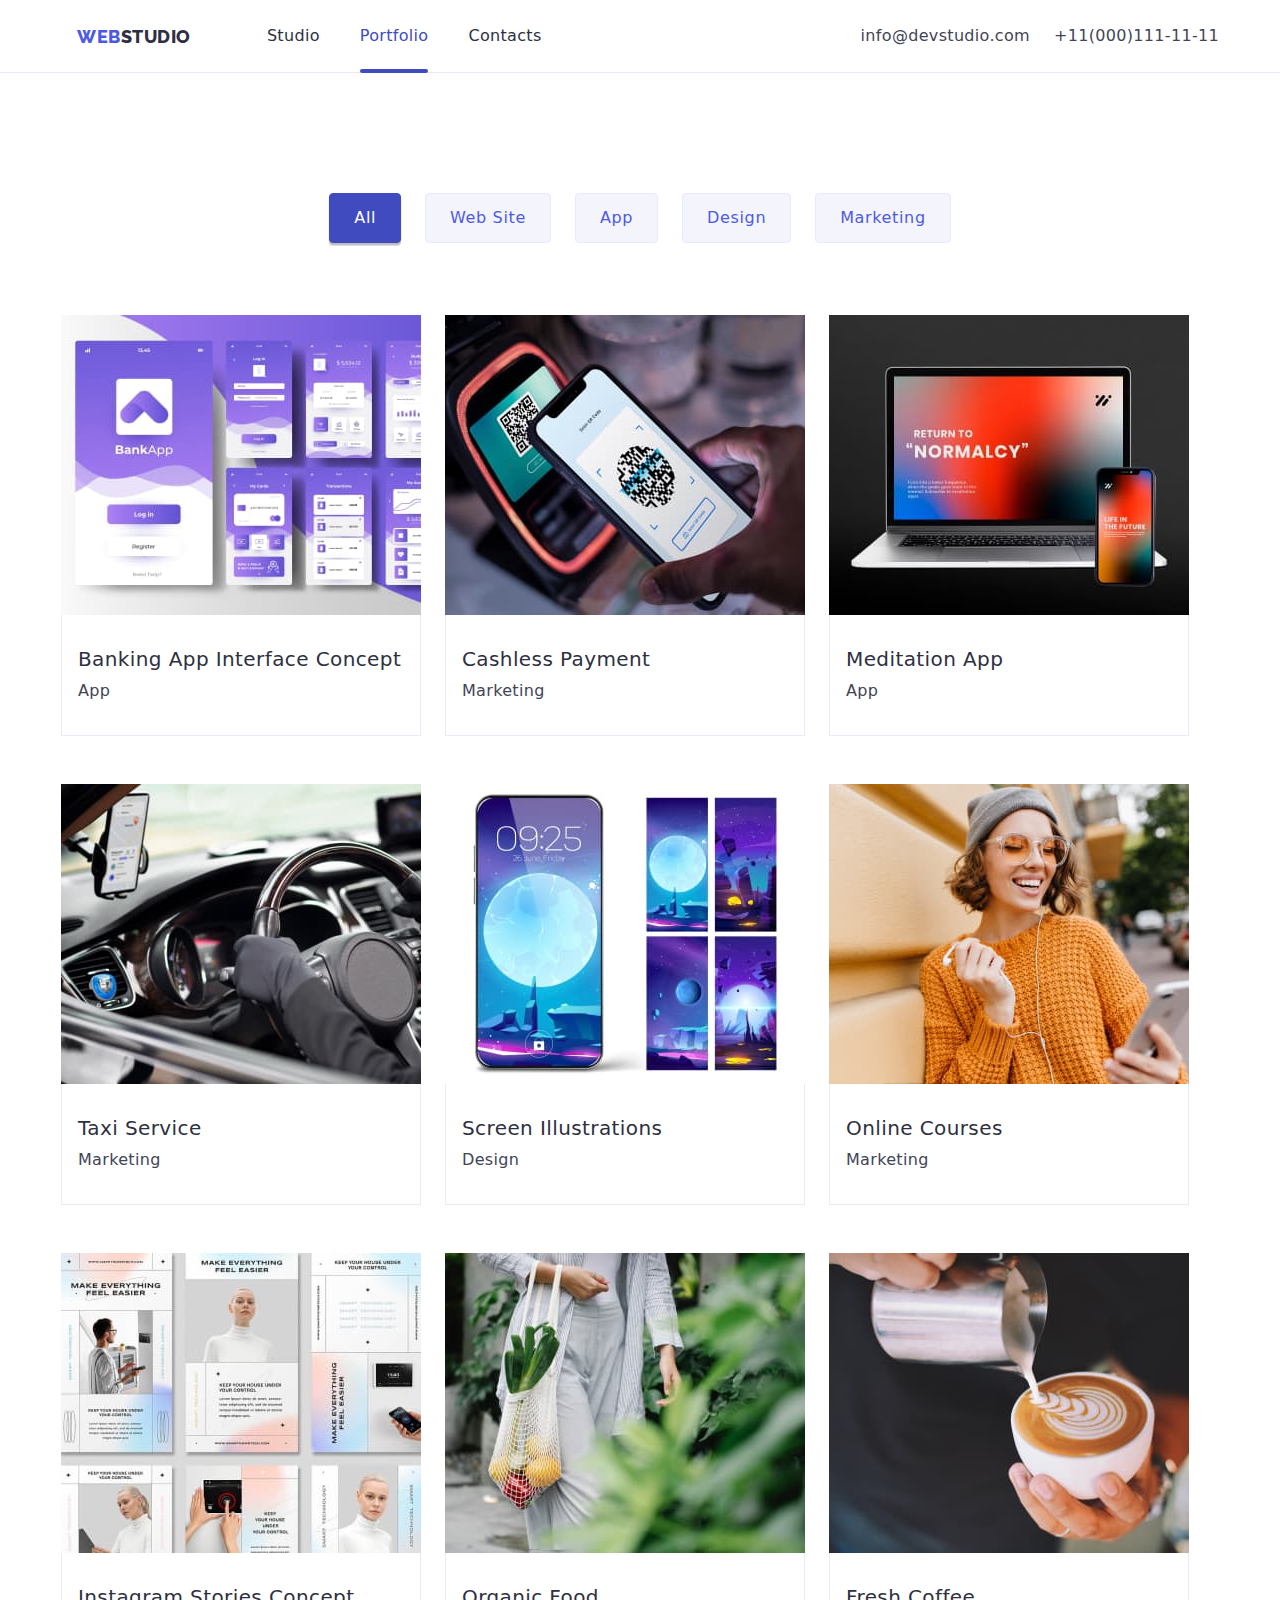
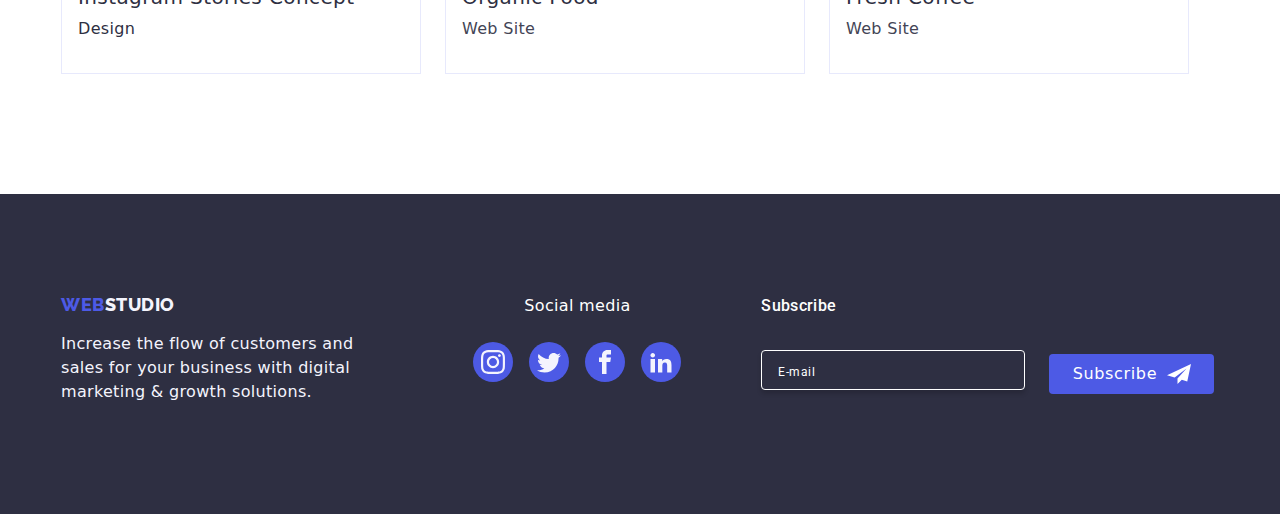
==== portfolio.html @ 7d0b0506 "in prog1" ====
<!DOCTYPE html>
<html lang="en">
  <head>
    <meta charset="UTF-8" />
    <meta name="viewport" content="width=device-width, initial-scale=1.0" />
    <title>Portfolio</title>

    <!-- CSS -->
    <link rel="stylesheet" href="./css/styles.css" />

    <!-- FONTS -->
    <link
      href="https://fonts.googleapis.com/css2?family=Raleway:wght@800&family=Roboto:wght@400;500;700;900&display=swap"
      rel="stylesheet"
    />

    <!-- CSS Normalize -->
    <link
      rel="stylesheet"
      href="https://cdnjs.cloudflare.com/ajax/libs/modern-normalize/2.0.0/modern-normalize.min.css"
    />
  </head>
  <body>
    <!-- Header Section -->
    <header class="header">
      <div class="container header-container">
        <nav class="header-nav">
          <a class="header-logo link" href="./portfolio.html">
            <span class="header-logo-web">WEB</span>STUDIO</a
          >
          <ul class="header-list list">
            <li class="header-list-item">
              <a class="header-link link" href="./index.html">Studio</a>
            </li>
            <li class="header-list-item">
              <a class="header-link link current" href="./portfolio.html"
                >Portfolio</a
              >
            </li>
            <li class="header-list-item">
              <a class="header-link link" href="./index.html">Contacts</a>
            </li>
          </ul>
        </nav>
        <ul class="header-contacts list">
          <li class="header-contacts-item">
            <a
              class="header-contacts-link link"
              href="mailto:info@devstudio.com"
              >info@devstudio.com</a
            >
          </li>
          <li class="header-contacts-item">
            <a class="header-contacts-link link" href="tel:+110001111111"
              >+11(000)111-11-11</a
            >
          </li>
        </ul>
      </div>
    </header>
    <!-- Filters Section -->
    <main>
      <section class="section">
        <div class="container projects-container">
          <ul class="filters-list list">
            <li class="filters-item">
              <button
                class="filters-button filters-active button"
                type="button"
              >
                All
              </button>
            </li>
            <li class="filters-item">
              <button class="filters-button button" type="button">
                Web Site
              </button>
            </li>
            <li class="filters-item">
              <button class="filters-button button" type="button">App</button>
            </li>
            <li class="filters-item">
              <button class="filters-button button" type="button">
                Design
              </button>
            </li>
            <li class="filters-item">
              <button class="filters-button button" type="button">
                Marketing
              </button>
            </li>
          </ul>
          <!-- Services section -->
          <!-- <section class="services-section"> -->
          <ul class="services-list list">
            <li class="services-item">
              <a class="services-link link" href="#">
                <div class="services-link-wrap">
                  <img
                    src="./images/image.jpg"
                    alt="image"
                    width="360"
                    height="300"
                  />
                  <p class="services-link-text">
                    14 Stylish and User-Friendly App Design Concepts · Task
                    Manager App · Calorie Tracker App · Exotic Fruit Ecommerce
                    App · Cloud Storage App
                  </p>
                </div>
                <div class="services-title-wrap">
                  <h3 class="services-title title">
                    Banking App Interface Concept
                  </h3>
                  <p class="services-text text">App</p>
                </div>
              </a>
            </li>
            <li class="services-item">
              <a class="services-link link" href="#">
                <div class="services-link-wrap">
                  <img
                    src="./images/phonebarcode.jpg"
                    alt="phonebarcode"
                    width="360"
                    height="300"
                  />
                  <p class="services-link-text">
                    14 Stylish and User-Friendly App Design Concepts · Task
                    Manager App · Calorie Tracker App · Exotic Fruit Ecommerce
                    App · Cloud Storage App
                  </p>
                </div>
                <div class="services-title-wrap">
                  <h3 class="services-title title">Cashless Payment</h3>
                  <p class="services-text text">Marketing</p>
                </div>
              </a>
            </li>
            <li class="services-item">
              <a class="services-link link" href="#">
                <div class="services-link-wrap">
                  <img
                    src="./images/laptop.jpg"
                    alt="laptop"
                    width="360"
                    height="300"
                  />
                  <p class="services-link-text">
                    14 Stylish and User-Friendly App Design Concepts · Task
                    Manager App · Calorie Tracker App · Exotic Fruit Ecommerce
                    App · Cloud Storage App
                  </p>
                </div>
                <div class="services-title-wrap">
                  <h3 class="services-title title">Meditation App</h3>
                  <p class="services-text text">App</p>
                </div>
              </a>
            </li>
            <li class="services-item">
              <a class="services-link link" href="#">
                <div class="services-link-wrap">
                  <img
                    src="./images/steeringwheel.jpg"
                    alt="steeringwheel"
                    width="360"
                    height="300"
                  />
                  <p class="services-link-text">
                    14 Stylish and User-Friendly App Design Concepts · Task
                    Manager App · Calorie Tracker App · Exotic Fruit Ecommerce
                    App · Cloud Storage App
                  </p>
                </div>
                <div class="services-title-wrap">
                  <h3 class="services-title title">Taxi Service</h3>
                  <p class="services-text text">Marketing</p>
                </div>
              </a>
            </li>
            <li class="services-item">
              <a class="services-link link" href="#">
                <div class="services-link-wrap">
                  <img
                    src="./images/cellphone.jpg"
                    alt="cellphone"
                    width="360"
                    height="300"
                  />
                  <p class="services-link-text">
                    14 Stylish and User-Friendly App Design Concepts · Task
                    Manager App · Calorie Tracker App · Exotic Fruit Ecommerce
                    App · Cloud Storage App
                  </p>
                </div>
                <div class="services-title-wrap">
                  <h3 class="services-title title">Screen Illustrations</h3>
                  <p class="services-text text">Design</p>
                </div>
              </a>
            </li>
            <li class="services-item">
              <a class="services-link link" href="#">
                <div class="services-link-wrap">
                  <img
                    src="./images/happygirl.jpg"
                    alt="happygirl"
                    width="360"
                    height="300"
                  />
                  <p class="services-link-text">
                    14 Stylish and User-Friendly App Design Concepts · Task
                    Manager App · Calorie Tracker App · Exotic Fruit Ecommerce
                    App · Cloud Storage App
                  </p>
                </div>
                <div class="services-title-wrap">
                  <h3 class="services-title title">Online Courses</h3>
                  <p class="services-text text">Marketing</p>
                </div>
              </a>
            </li>
            <li class="services-item">
              <a class="services-link link" href="#">
                <div class="services-link-wrap">
                  <img
                    src="./images/woman.jpg"
                    alt="woman"
                    width="360"
                    height="300"
                  />
                  <p class="services-link-text">
                    14 Stylish and User-Friendly App Design Concepts · Task
                    Manager App · Calorie Tracker App · Exotic Fruit Ecommerce
                    App · Cloud Storage App
                  </p>
                </div>
                <div class="services-title-wrap">
                  <h3 class="services-title title">
                    Instagram Stories Concept
                  </h3>
                  <p>Design</p>
                </div>
              </a>
            </li>
            <li class="services-item">
              <a class="services-link link" href="#">
                <div class="services-link-wrap">
                  <img
                    src="./images/fruitbag.jpg"
                    alt="fruitbag"
                    width="360"
                    height="300"
                  />
                  <p class="services-link-text">
                    14 Stylish and User-Friendly App Design Concepts · Task
                    Manager App · Calorie Tracker App · Exotic Fruit Ecommerce
                    App · Cloud Storage App
                  </p>
                </div>
                <div class="services-title-wrap">
                  <h3 class="services-title title">Organic Food</h3>
                  <p class="services-text text">Web Site</p>
                </div>
              </a>
            </li>
            <li class="services-item">
              <a class="services-link link" href="#">
                <div class="services-link-wrap">
                  <img
                    src="./images/coffee.jpg"
                    alt="coffee"
                    width="360"
                    height="300"
                  />
                  <p class="services-link-text">
                    14 Stylish and User-Friendly App Design Concepts · Task
                    Manager App · Calorie Tracker App · Exotic Fruit Ecommerce
                    App · Cloud Storage App
                  </p>
                </div>
                <div class="services-title-wrap">
                  <h3 class="services-title title">Fresh Coffee</h3>
                  <p class="services-text text">Web Site</p>
                </div>
              </a>
            </li>
          </ul>
        </div>
      </section>
      <!-- </section> -->
    </main>

    <!-- Footer Section -->
    <footer class="footer">
      <div class="footer-container container">
        <div class="footer-logo-wrapper list">
          <li class="footer-list-item">
            <a href="./index.html" class="footer-logo link">
              <span class="footer-logo-web">WEB</span>STUDIO
            </a>
            <p class="footer-text text">
              Increase the flow of customers and<br />
              sales for your business with digital<br />
              marketing & growth solutions.
            </p>
          </li>
        </div>
        <div class="footer-socials">
          <p class="footer-socials-text text">Social media</p>
          <ul class="footer-list list">
            <li class="footer-socials-list">
              <a href="#" class="footer-socials-link">
                <svg class="footer-socials-link-box" width="32" height="32">
                  <use href="./images/icons.svg#instagram"></use>
                </svg>
              </a>
            </li>

            <li class="footer-socials-list">
              <a href="#" class="footer-socials-link">
                <svg class="footer-socials-link-box" width="32" height="32">
                  <use href="./images/icons.svg#twitter"></use>
                </svg>
              </a>
            </li>

            <li class="footer-socials-list">
              <a href="#" class="footer-socials-link">
                <svg class="footer-socials-link-box" width="32" height="32">
                  <use href="./images/icons.svg#facebook"></use>
                </svg>
              </a>
            </li>

            <li class="footer-socials-list">
              <a href="#" class="footer-socials-link">
                <svg class="footer-socials-link-box" width="32" height="32">
                  <use href="./images/icons.svg#linkedin"></use>
                </svg>
              </a>
            </li>
          </ul>
        </div>

        <!-- FOOTER FORM -->
        <div class="footer-form-part form">
          <p class="footer-form-label">Subscribe</p>
          <form class="footer-form" name="footer-form">
            <!-- Email -->
            <label class="footer-form-field">
              <input
                class="footer-form-input"
                type="email"
                name="user-email"
                placeholder="E-mail"
                required
              />
            </label>

            <!-- Footer Form Button -->
            <button class="footer-form-button button" type="submit">
              Subscribe
              <svg class="footer-subscribe-icon" width="24" height="24">
                <use href="./images/icons.svg#subscribe-icon"></use>
              </svg>
            </button>
          </form>
        </div>
      </div>
    </footer>

    <!-- MODAL SCRIPT -->
    <script src="./js/modal.js"></script>
  </body>
</html>
---- css/styles.css ----
/* CSS Variable */
:root {
  --iris-color: #4d5ae5;
  --navyblue-color: #2e2f42;
  --slate-color: #434455;
  --white-color: #ffffff;
  --cloud-color: #f4f4fd;
  --ocean-color: #404bbf;
  --cornflower-color: #e7e9fc;
  --dairy-color: #fcfcfc;
  --lightslate-color: #8e8f99;
}

/* CSS Reset */
p,
h1,
h2,
h3,
h4,
h5,
h6 {
  margin: 0;
}
ul,
ol {
  margin: 0;
  padding: 0;
}
img {
  display: block;
  /* width: 100% --> the image will take up the full width of its parent container */
  width: 100%;
  /* max-width: 100% --> ensures that the image will not exceed its original size */
  max-width: 100%;
  height: auto;
}
/* END of CSS Reset */

.container {
  /* mobile first approah */
  width: 428px;
  /* padding-left: 15px;
  padding-right: 15px; */
  margin: 0 auto;
  /* border: 2px solid red; */

  @media screen and (min-width: 768px) {
    width: 768px;
  }

  @media screen and (min-width: 1158px) {
    width: 1158px;
  }

  /* width: 1158px;
  padding: 0 15px;
  margin: 0 auto; */
}

body {
  font-family: "Roboto", sans-serif;
  font-size: 16px;
  font-style: normal;
  font-weight: 400;
  line-height: 24px;
  letter-spacing: 0.32px;
}
/* Gen. Styles */
.list {
  list-style: none;
}
.link {
  text-decoration: none;
  color: var(--navyblue-color);
}
.button {
  cursor: pointer;
  background-color: var(--iris-color);
  border-radius: 4px;
  font-size: 16px;
  font-style: normal;
  font-weight: 500;
  line-height: 24px;
  letter-spacing: 0.64px;
  border: none;
  display: flex;
  align-items: center;
}

.section-title {
  font-size: 36px;
  font-style: normal;
  font-weight: 700;
  line-height: 40px;
  letter-spacing: 0.72px;
  text-transform: capitalize;
}
.title {
  font-size: 20px;
  font-weight: 500;
  letter-spacing: 0.4px;
}
/* Header */
.header {
  background-color: var(--white-color);
  border-bottom: 1px solid var(--cornflower-color);
}

.header-container {
  display: flex;
  align-items: center;
  justify-content: space-between;
  height: 70px;
  margin-left: 16px;

  @media screen and (min-width: 768px) {
    height: 72px;
  }

  @media screen and (min-width: 1158px) {
    margin-left: auto;
  }
}

.header-nav {
  display: flex;
  align-items: center;
}

.header-list {
  display: none;

  @media screen and (min-width: 768px) {
    display: flex;
    margin-left: 120px;
    gap: 40px;
  }

  @media screen and (min-width: 1158px) {
    display: flex;
    gap: 40px;
    margin-left: 76px;
  }
}

.header-logo {
  color: var(--navyblue-color);
  font-family: "Raleway", sans-serif;
  font-size: 18px;
  font-style: normal;
  font-weight: 800;
  line-height: 21px;
  letter-spacing: 0.54px;
  text-transform: uppercase;
  transition: color 250ms cubic-bezier(0.4, 0, 0.2, 1);
  margin-left: 16px;
}
.header-logo:hover,
.header-logo:focus {
  color: var(--iris-color);
}
.header-logo-web {
  color: var(--iris-color);
}

.current {
  position: relative;
  color: var(--ocean-color);
}

.current::after {
  border: 2px solid var(--ocean-color);
  background-color: var(--ocean-color);
  border-radius: 2px;
}

.header-link {
  font-weight: 500;
  display: block;
  padding: 24px 0;
  transition: color 250ms cubic-bezier(0.4, 0, 0.2, 1);
  position: relative;
}

.header-link:hover,
.header-link:focus {
  color: var(--ocean-color);
}

.header-link:after {
  content: "";
  position: absolute;
  width: 100%;
  height: 4px;
  bottom: -1px;
  left: 0;
  border-radius: 2px;
  transition: background-color 250ms cubic-bezier(0.4, 0, 0.2, 1),
    border 250ms cubic-bezier(0.4, 0, 0.2, 1);
  border: 2px solid transparent;
}

.header-link:hover:after {
  bottom: -1px;
  background-color: var(--ocean-color);
  border: 2px solid var(--ocean-color);
}

.header-contacts {
  display: none;

  @media screen and (min-width: 768px) {
    display: flex;
    flex-direction: column;
    justify-content: center;
    text-align: center;
    margin-left: 122px;
  }
  @media screen and (min-width: 1158px) {
    display: flex;
    flex-direction: row;
    justify-content: center;

    gap: 24px;
  }
}

.header-contacts-link {
  display: block;
  /* padding: 24px 0; */
  color: var(--slate-color);
  transition: color 250ms cubic-bezier(0.4, 0, 0.2, 1);

  @media screen and (min-width: 1158px) {
    padding: 24px 0;
  }
}

.header-contacts-link:hover,
.header-contacts-link:focus {
  color: var(--iris-color);
}

/* Hero section */
.hero {
  background-color: var(--navyblue-color);
}

.hero-container {
  display: flex;
  flex-direction: column;
  align-items: center;
}

.hero-section {
  padding-top: 188px;
  padding-bottom: 188px;
  background-image: linear-gradient(
      to right,
      rgba(46, 47, 66, 0.7),
      rgba(46, 47, 66, 0.7)
    ),
    url(../images/hero-bg-m.jpg);
  background-repeat: no-repeat;
  background-position: center;
  background-size: cover;

  /* Mobile 2x */
  @media (min-device-pixel-ratio: 2),
    (min-resolution: 192dpi),
    (min-resolution: 2dppx) {
    background-image: url(../images/hero-bg-m@2x.jpg);
  }

  /* Tablet */
  @media screen and (min-width: 768px) {
    background-image: linear-gradient(
        to right,
        rgba(46, 47, 66, 0.7),
        rgba(46, 47, 66, 0.7)
      ),
      url(../images/hero-bg-t.jpg);
    background-repeat: no-repeat;
    background-position: center;
    background-size: cover;

    /* Tablet 2x */
    @media (min-device-pixel-ratio: 2),
      (min-resolution: 192dpi),
      (min-resolution: 2dppx) {
      background-image: url(../images/hero-bg-t@2x.jpg);
    }
  }

  /* Desktop */
  @media screen and (min-width: 1158px) {
    background-image: linear-gradient(
        to right,
        rgba(46, 47, 66, 0.7),
        rgba(46, 47, 66, 0.7)
      ),
      url(../images/hero-bg-d.png);
    background-repeat: no-repeat;
    background-position: center;
    background-size: cover;

    /* Desktop 2x */
    @media (min-device-pixel-ratio: 2),
      (min-resolution: 192dpi),
      (min-resolution: 2dppx) {
      background-image: url(../images/hero-bg-d@2x.jpg);
    }
  }
}

.hero-title {
  color: var(--white-color);
  font-size: 36px;
  /* font-size: 56px; */
  font-weight: 700;
  line-height: 60px;
  letter-spacing: 1.12px;
  text-align: center;
  margin-bottom: 48px;

  @media screen and (min-width: 768px) {
    font-size: 56px;
  }
  @media screen and (min-width: 1158px) {
    font-size: 56px;
  }
}

.hero-section-button {
  display: flex;
  align-items: center;
}

.hero-button {
  color: var(--white-color);
  font-family: inherit;
  border: 0;
  box-shadow: 0px 4px 4px 0px rgba(0, 0, 0, 0.15);
  padding: 16px 32px;
  align-items: center;
  gap: 10px;
  transition: background-color 250ms cubic-bezier(0.4, 0, 0.2, 1),
    box-shadow 250ms cubic-bezier(0.4, 0, 0.2, 1);
}

.hero-button:hover,
.hero-button:focus {
  background: var(--ocean-color);
  box-shadow: 0px 4px 4px 0px rgba(0, 0, 0, 0.15);
}

/*  section 2-3*/
.section {
  padding-top: 96px;
  padding-bottom: 96px;

  @media screen and (min-width: 1158px) {
    padding-top: 120px;
    padding-bottom: 120px;
  }

  background-color: var(--white-color);
  /* padding-top: 120px;
  padding-bottom: 120px; */
}

.section-list-wrap {
  display: flex;
  flex-direction: column;
}

.section-list {
  display: flex;
  justify-content: center;
  flex-wrap: wrap;
  gap: 72px;
  text-align: start;
  flex-direction: flex-start;

  @media screen and (min-width: 768px) {
    flex-wrap: wrap;
    /* width: calc((100% - 60px) / 2); */
  }

  @media screen and (min-width: 1158px) {
    flex-wrap: nowrap;
    display: flex;
    justify-content: space-evenly;
    gap: 24px;
  }
}

.section-list-container {
  display: flex;
  justify-content: space-evenly;
}

.section-title {
  color: var(--navyblue-color);
  font-size: 36px;
  font-style: normal;
  font-weight: 700;
  line-height: 40px;
  letter-spacing: 0.72px;
  text-transform: capitalize;
  text-align: center;
  margin-bottom: 72px;
}

.section-no-top-padding {
  display: none;

  @media screen and (min-width: 1158px) {
    display: inherit;
    padding-top: 0;
  }
}

.benefits-container {
  width: 100%;
  padding: 0 16px;
}

.benefits-list {
  display: flex;
  /* flex-direction: column; */
  /* width: calc((100% - px) / 2); */
}

.benefits-item {
  width: calc((100% - 60px) / 2);

  @media screen and (min-width: 768px) {
    width: calc((100% - 30px) / 2);
  }
}

.section-item-title {
  color: var(--navyblue-color);
  justify-content: center;
  text-align: center;

  font-size: 36px;
  font-weight: 700;
  line-height: 40px; /* 111.111% */
  letter-spacing: 0.72px;

  @media screen and (min-width: 768px) {
  }
  @media screen and (min-width: 1158px) {
  }
}

.section-item-name {
  display: flex;
  width: 100%;
  flex-direction: column;
  justify-content: space-evenly;
  align-items: center;
  gap: 8px;
  margin-bottom: 8px;
}

.section-item-position {
  display: flex;
  flex-direction: column;
  justify-content: center;
  align-items: center;
}

.section-list-item {
  background-color: var(--white-color);
  border-radius: 0px 0px 4px 4px;
  box-shadow: 0px 2px 1px 0px rgba(46, 47, 66, 0.08),
    0px 1px 1px 0px rgba(46, 47, 66, 0.16),
    0px 1px 6px 0px rgba(46, 47, 66, 0.08);
}

.benefits-svg-box {
  display: none;

  @media screen and (min-width: 1158px) {
    width: 264px;
    height: 112px;
    background-color: var(--cloud-color);
    display: flex;
    justify-content: center;
    align-items: center;
    border-radius: 4px;
    margin-bottom: 8px;
  }
}

.team-social {
  display: flex;
  justify-content: center;
  gap: 24px;
  margin-top: 8px;
}

.team-social-link-box {
  fill: currentColor;
  width: 16px;
  height: 16px;
}

.team-social-link {
  width: 40px;
  height: 40px;
  border-radius: 50%;
  display: flex;
  align-items: center;
  justify-content: center;
  color: var(--cloud-color);
  background-color: var(--iris-color);
  transition: background-color 250ms cubic-bezier(0.4, 0, 0.2, 1);
}

.team-social-link:hover,
.team-social-link:focus {
  background-color: var(--ocean-color);
}

.team-container {
  flex-direction: column;
  justify-content: center;
  align-items: center;
  gap: 32px;
}

.section-item-wrap {
  padding-top: 32px;
  padding-bottom: 32px;
  gap: 32px;
  width: 100%;
  text-align: center;
}

/* section 4 */
.section-grey {
  background-color: var(--cloud-color);
}

.section-item {
  background-color: var(--white-color);
  /* display: flex;
  width: calc((100% - 40px) / 3);
  flex-direction: column;
  align-items: flex-start;
  gap: 8px; */
}

.section-item-name {
  color: var(--navyblue-color);
}
.section-item-position {
  color: var(--slate-color);
}

/* Customers section */

.customers-title {
  color: var(--navyblue-color);
  display: flex;
  justify-content: center;
  align-items: center;
}

.customers-list {
  display: flex;
  gap: 24px;
  flex-wrap: wrap;

  @media screen and (min-width: 1158px) {
    flex-wrap: nowrap;
  }
}

.customers-list-item {
  /* width: calc((100% - 150px) / 6);
  height: 90px; */

  width: calc((100% - 30px) / 2);
  height: 90px;

  @media screen and (min-width: 768px) {
    width: calc((100% - 150px) / 3);
  }
  @media screen and (min-width: 1158px) {
    width: calc((100% - 150px) / 6);
  }
}

.customers-link {
  width: 100%;
  height: 100%;
  stroke-width: 0;
  stroke: currentColor;
}

.customers-box-svg {
  width: 104px;
  height: 56px;
  fill: currentColor;
}

.customers-box-svg:hover,
.customers-box-svg:focus {
  border-color: var(--ocean-color);
  color: var(--ocean-color);
}

.customers-box {
  width: 168px;
  height: 88px;
  border: 1px solid #8e8f99;
  border-radius: 5px;
  display: flex;
  justify-content: center;
  align-items: center;
  color: #8e8f99;
  transition: border-color 250ms cubic-bezier(0.4, 0, 0.2, 1),
    color 250ms cubic-bezier(0.4, 0, 0.2, 1);
}

.customers-box:hover,
.customers-box:focus {
  border-color: var(--ocean-color);
  color: var(--ocean-color);
}

/* footer section */
.footer {
  padding-top: 100px;
  padding-bottom: 100px;
  background-color: var(--navyblue-color);
}

.footer-container {
  /* display: block;
  justify-content: center;
  padding: 0 80px;
  align-items: center;
  width: 100%;
  gap: 72px; */

  @media screen and (min-width: 1158px) {
    display: flex;
    align-items: flex-start;
  }
}

.footer-logo {
  color: var(--cloud-color);
  font-family: "Raleway";
  font-size: 18px;
  font-style: normal;
  font-weight: 800;
  line-height: 21px;
  letter-spacing: 0.54px;
  text-transform: uppercase;
  transition: color 250ms cubic-bezier(0.4, 0, 0.2, 1);
}

.footer-logo:hover,
.footer-logo:focus {
  color: var(--iris-color);
}
.footer-logo-web {
  color: var(--iris-color);
}

.footer-list-item {
  display: block;
  justify-content: center;
  /* align-items: center; */
  @media screen and (min-width: 1158px) {
    display: flex;
    flex-direction: column;
    /* justify-content: center; */
    /* align-items: center; */
  }
}

.footer-text {
  color: var(--cloud-color);
  margin-top: 17px;
}

.footer-list {
  flex-wrap: wrap;
  display: flex;
  justify-content: center;
  gap: 16px;
  margin-top: 16px;

  @media screen and (min-width: 1158px) {
    flex-wrap: nowrap;
  }
}

.footer-socials {
  margin-left: 120px;
  /* margin: 76px 0; */

  @media screen and (min-width: 1158px) {
    /* margin: none; */
  }
}

.footer-socials-text {
  color: var(--white-color);
  display: flex;
  justify-content: center;
}

.footer-socials-link-box {
  width: 24px;
  height: 24px;
  fill: var(--cloud-color);
}

.footer-socials-link {
  width: 40px;
  height: 40px;
  border-radius: 50%;
  display: flex;
  align-items: center;
  justify-content: center;
  background-color: var(--iris-color);
  margin-top: 8px;
  transition: background-color 250ms cubic-bezier(0.4, 0, 0.2, 1);
}

.footer-socials-link:hover,
.footer-socials-link:focus {
  cursor: pointer;
  background-color: #31d0aa;
}

/* FOOTER FORM */

.footer-form {
  display: block;
  justify-content: center;
  align-items: center;
  margin-top: 16px;

  @media screen and (min-width: 1158px) {
    display: flex;
    justify-content: flex-start;
    align-items: center;
  }
}

.footer-form-part {
  margin-left: 80px;
}

.footer-form-field {
  /* display: inline-flex; */
  position: relative;
  justify-content: center;
  padding-top: 16px;
  padding-bottom: 24px;

  @media screen and (min-width: 1158px) {
    display: inline-flex;
  }
}

.footer-form-label {
  color: var(--white-color);
  font-family: Roboto;
  font-size: 16px;
  font-style: normal;
  font-weight: 500;
  line-height: 24px;
  letter-spacing: 0.32px;

  display: flex;
  justify-content: center;

  @media screen and (min-width: 1158px) {
    display: block;
    align-items: center;
    justify-content: center;
  }
}

.footer-form-input {
  border-radius: 4px;
  color: var(--white-color);
  border: 1px solid var(--white-color);
  background-color: transparent;
  box-shadow: 0px 4px 4px 0px rgba(0, 0, 0, 0.15);
  width: 264px;
  height: 40px;
  padding: 8px 16px;
}

.footer-form-input::placeholder {
  color: var(--white-color);
  font-family: Roboto;
  font-size: 12px;
  font-style: normal;
  font-weight: 400;
  line-height: 24px;
  letter-spacing: 0.48px;
}

.footer-form-button {
  color: var(--white-color);
  height: 40px;
  width: 165px;
  display: flex;
  justify-content: center;
  margin-left: 24px;
  transition: background-color 250ms cubic-bezier(0.4, 0, 0.2, 1);
}

.footer-form-button:hover,
.footer-form-button:focus {
  background-color: var(--ocean-color);
}

.footer-subscribe-button {
  justify-content: center;
  align-items: center;
  color: var(--white-color);
  border-radius: 4px;
  width: 165px;
  gap: 16px;
}

.footer-subscribe-icon {
  fill: currentColor;
  margin-left: 10px;
}

/* Portfolio page*/
/* Filters section */

.filters-container {
  display: flex;
  flex-direction: column;
  justify-content: flex-start;
  align-items: center;
}

.filters-list {
  display: flex;
  gap: 24px;
  margin-bottom: 72px;
  justify-content: center;
}

.filters-item {
  display: inline-flex;
}

.filters-button {
  color: var(--iris-color);
  background-color: var(--cloud-color);
  border-radius: 4px;
  border: 1px solid var(--cornflower-color);
  font-family: inherit;
  padding: 12px 24px;
  transition: background-color 250ms cubic-bezier(0.4, 0, 0.2, 1),
    color 250ms cubic-bezier(0.4, 0, 0.2, 1),
    border-color 250ms cubic-bezier(0.4, 0, 0.2, 1),
    box-shadow 250ms cubic-bezier(0.4, 0, 0.2, 1);
}

.filters-button:hover,
.filters-button:focus,
.filters-active {
  background-color: var(--ocean-color);
  color: var(--white-color);
  border-color: var(--ocean-color);
  box-shadow: 0px 2px 2px 0px rgba(0, 0, 0, 0.12),
    0px 2px 1px 0px rgba(0, 0, 0, 0.08), 0px 3px 1px 0px rgba(0, 0, 0, 0.1);
}

/* Services section */

.services-link {
  display: block;
  transition: box-shadow 250ms cubic-bezier(0.4, 0, 0.2, 1);
}

.services-link:hover,
.services-link:focus {
  box-shadow: 0px 2px 1px 0px rgba(46, 47, 66, 0.08),
    0px 1px 1px 0px rgba(46, 47, 66, 0.16),
    0px 1px 6px 0px rgba(46, 47, 66, 0.08);
}

.services-link-wrap {
  position: relative;
  overflow: hidden;
}

.services-link-text {
  position: absolute;
  top: 0;
  height: 100%;
  width: 100%;
  padding: 40px 32px;
  color: var(--cloud-color);
  background-color: var(--iris-color);
  transform: translateY(100%);
  transition: transform 250ms cubic-bezier(0.4, 0, 0.2, 1);
}

.services-item {
  transition: transform 250ms cubic-bezier(0.4, 0, 0.2, 1);
}

.services-link:hover .services-link-text {
  transform: translateY(0);
}

.services-link:focus .services-link-text {
  transform: translateY(0);
}

.services-list {
  background-color: var(--white-color);
  display: flex;
  flex-wrap: wrap;
  gap: 48px 24px;
}
.services-item {
  background: var(--white-color);
}
.services-title {
  color: var(--navyblue-color);
  margin-bottom: 8px;
}
.services-text {
  color: var(--slate-color);
}

.services-container {
  margin-top: 0;
}

.services-title-wrap {
  border: 1px solid var(--cornflower-color);
  padding: 32px 16px;
  border-top: none;
}

/* MODAL  WINDOW*/
.backdrop {
  position: fixed;
  top: 0;
  left: 0;
  width: 100%;
  height: 100%;
  background-color: rgba(0, 0, 0, 0.2);
  opacity: 1;
  transition: opacity 250ms cubic-bezier(0.4, 0, 0.2, 1);
}

.modal {
  position: absolute;
  top: 50%;
  left: 50%;
  width: 408px;
  padding: 72px 24px 24px 24px;
  background-color: var(--dairy-color);
  border-radius: 4px;
  box-shadow: 0px 2px 1px 0px rgba(0, 0, 0, 0.2),
    0px 1px 3px 0px rgba(0, 0, 0, 0.12), 0px 1px 1px 0px rgba(0, 0, 0, 0.14);

  transform: translate(-50%, -50%) scale(1);
  transition: transform 250ms cubic-bezier(0.4, 0, 0.2, 1),
    box-shadow 250ms cubic-bezier(0.4, 0, 0.2, 1),
    background-color 250ms cubic-bezier(0.4, 0, 0.2, 1);
}

.backdrop.is-hidden .modal {
  transform: translate(-50%, -50%) scale(0);
}

.modal-close {
  position: absolute;
  top: 24px;
  right: 24px;
  padding: 0;
  display: flex;
  justify-content: center;
  align-items: center;
  width: 24px;
  height: 24px;

  background-color: var(--cornflower-color);
  color: var(--navyblue-color);
  border: 1px solid rgba(0, 0, 0, 0.1);
  border-radius: 15px;
  cursor: pointer;

  transition: color 250ms cubic-bezier(0.4, 0, 0.2, 1),
    background-color 250ms cubic-bezier(0.4, 0, 0.2, 1),
    border 250ms cubic-bezier(0.4, 0, 0.2, 1);
}

.modal-close-icon {
  fill: currentColor;
}

.modal-close:hover,
.modal-close:focus {
  color: var(--white-color);
  background-color: var(--ocean-color);
  border: 1px solid var(--ocean-color);
}

.is-hidden {
  visibility: none;
  opacity: 0;
  pointer-events: none;
}

/* Modal Form */
.modal-title {
  text-align: center;
  color: var(--navyblue-color);
  margin-bottom: 30px;
  font-family: Roboto;
  font-size: 16px;
  font-style: normal;
  font-weight: 500;
  line-height: 24px;
  letter-spacing: 0.48px;
}

.modal-form {
  display: flex;
  flex-direction: column;
  align-items: center;
}

.form-field {
  display: block;
  position: relative;
  width: 100%;
  margin-bottom: 26px;
}

.form-label {
  position: absolute;
  top: -18px;
  color: var(--lightslate-color);
  font-size: 12px;
  font-style: normal;
  line-height: 14px;
  letter-spacing: 0.48px;
}

.form-input {
  display: block;
  width: 100%;
  height: 40px;
  background-color: var(--white-color);
  border-radius: 4px;
  border: 1px solid rgba(46, 47, 66, 0.4);
  padding: 11px 16px 11px 40px;
}

.form-textarea {
  display: block;
  width: 100%;
  padding: 8px 16px 11px 40px;
  font-size: 12px;
  line-height: 14px;
  letter-spacing: 0.48px;
  border-radius: 4px;
  border: 1px solid rgba(46, 47, 66, 0.4);
  transition: border 250ms cubic-bezier(0.4, 0, 0.2, 1);
}

.form-textarea {
  padding-left: 16px;
  resize: none;
}

.form-textarea::placeholder {
  color: rgba(46, 47, 66, 0.4);
}

.form-input:hover,
.form-textarea:hover,
.form-input:focus,
.form-textarea:focus {
  outline: none;
  border-color: var(--iris-color);
  transition: border-color 250ms cubic-bezier(0.4, 0, 0.2, 1);
}

/* Form Icons */
.form-icon {
  position: absolute;
  top: 50%;
  left: 12px;
  transform: translateY(-50%);
  fill: var(--navyblue-color);
  transition: fill 250ms cubic-bezier(0.4, 0, 0.2, 1);
}

/* "+" icon means adjacent sibling selector */
.form-input:hover + .form-icon,
.form-input:focus + .form-icon {
  fill: var(--iris-color);
}

.form-agreement {
  display: flex;
  justify-content: center;
  align-items: center;
  margin-bottom: 34px;
}

.form-checkbox {
  margin-left: -30px;
}

.visually-hidden {
  opacity: 0;
  pointer-events: none;
}

.form-checkbox-icon {
  fill: none;
  stroke-width: 1px;
  border: 1px solid rgba(46, 47, 66, 0.4);
  border-radius: 2px;
  transition: border-color 250ms cubic-bezier(0.4, 0, 0.2, 1),
    background-color 250ms cubic-bezier(0.4, 0, 0.2, 1),
    fill 250ms cubic-bezier(0.4, 0, 0.2, 1);
}

.form-checkbox:checked + .form-checkbox-icon {
  background-color: var(--ocean-color);
  border-color: var(--ocean-color);
  fill: var(--white-color);
}

.form-terms {
  color: var(--iris-color);
}

.form-term-accept {
  color: var(--lightslate-color);
  font-size: 12px;
  line-height: 14px; /* 116.667% */
  letter-spacing: 0.48px;
  margin-left: 8px;
}

.form-agreement {
  position: relative;
  margin-bottom: 24px;
}

.button-center {
  display: block;
  padding: 16px 32px;
  width: 169px;
  height: 56px;
  background-color: var(--iris-color);
  border-color: var(--iris-color);
  box-shadow: 0px 4px 4px 0px rgba(0, 0, 0, 0.15);
  border-radius: 4px;
  color: var(--white-color);
  transition: background-color 250ms cubic-bezier(0.4, 0, 0.2, 1),
    border-color 250ms cubic-bezier(0.4, 0, 0.2, 1);
}

.button-center:hover,
.buttoon-center:focus {
  background-color: var(--ocean-color);
  border-color: var(--ocean-color);
}

/* Hamburger Menu Open */
.menu-toggle {
  display: flex;
  align-items: center;
  justify-content: center;

  margin-left: auto;
  padding: 0;
  background-color: transparent;
  cursor: pointer;
  border: none;
  border-radius: 50%;
  outline: none;
  color: var(--navyblue-color);

  @media screen and (min-width: 768px) {
    display: none;
  }
}

.menu-icon {
  fill: currentColor;
}

/* Hamburger Menu Navogations and Close Icon */
.menu-container {
  display: flex;
  flex-direction: column;
  justify-content: space-between;
  position: fixed;
  top: 0;
  left: 0;
  width: 100vw;
  height: 100vh;
  padding: 48px 48px;
  background-color: var(--white-color);
  z-index: 200;

  transform: translateX(-100%);
  transition: trasform 250ms cubic-bezier(0.4, 0, 0.2, 1);
}

.menu-container.is-open {
  transform: translateX(0);
}

/* Mobile Navigation */
.mob-menu-item {
  margin-bottom: 40px;
}

.mob-menu-link {
  display: block;
  font-size: 36px;
  font-weight: 700;
  line-height: 40px; /* 111.111% */
  letter-spacing: 0.72px;
  text-transform: capitalize;
  color: var(--navyblue-color);

  transition: color 250ms cubic-bezier(0.4, 0, 0.2, 1);
}

.mob-menu-link:hover,
.mob-menu-link:focus,
.mob-menu-link.current {
  color: var(--ocean-color);
}

.mob-contacts {
  /* margin-bottom: 40px; */
  gap: 40px;
}

.mob-contacts-link.current {
  color: var(--iris-color);
  font-size: 36px;
  font-weight: 700;
  line-height: 40px; /* 111.111% */
  letter-spacing: 0.72px;
  text-transform: capitalize;
}

.mob-contacts-link {
  color: var(--slate-color);
  font-size: 20px;
  font-weight: 500;
  line-height: 24px; /* 120% */
  letter-spacing: 0.4px;

  transition: color 250ms cubic-bezier(0.4, 0, 0.2, 1);
}

.mob-contacts-link:hover,
.mob-contacts-link:focus {
  color: var(--ocean-color);
}

.mob-social {
  display: flex;
  justify-content: center;
  gap: 56px;
  margin-top: 8px;
}

.mob-social-link-box {
  fill: currentColor;
  width: 24px;
  height: 24px;
}

.mob-social-link {
  width: 40px;
  height: 40px;
  border-radius: 50%;
  display: flex;
  align-items: center;
  justify-content: center;
  color: var(--cloud-color);
  background-color: var(--iris-color);
  transition: background-color 250ms cubic-bezier(0.4, 0, 0.2, 1);
}

.mob-social-link:hover,
.mob-social-link:focus {
  background-color: var(--ocean-color);
}
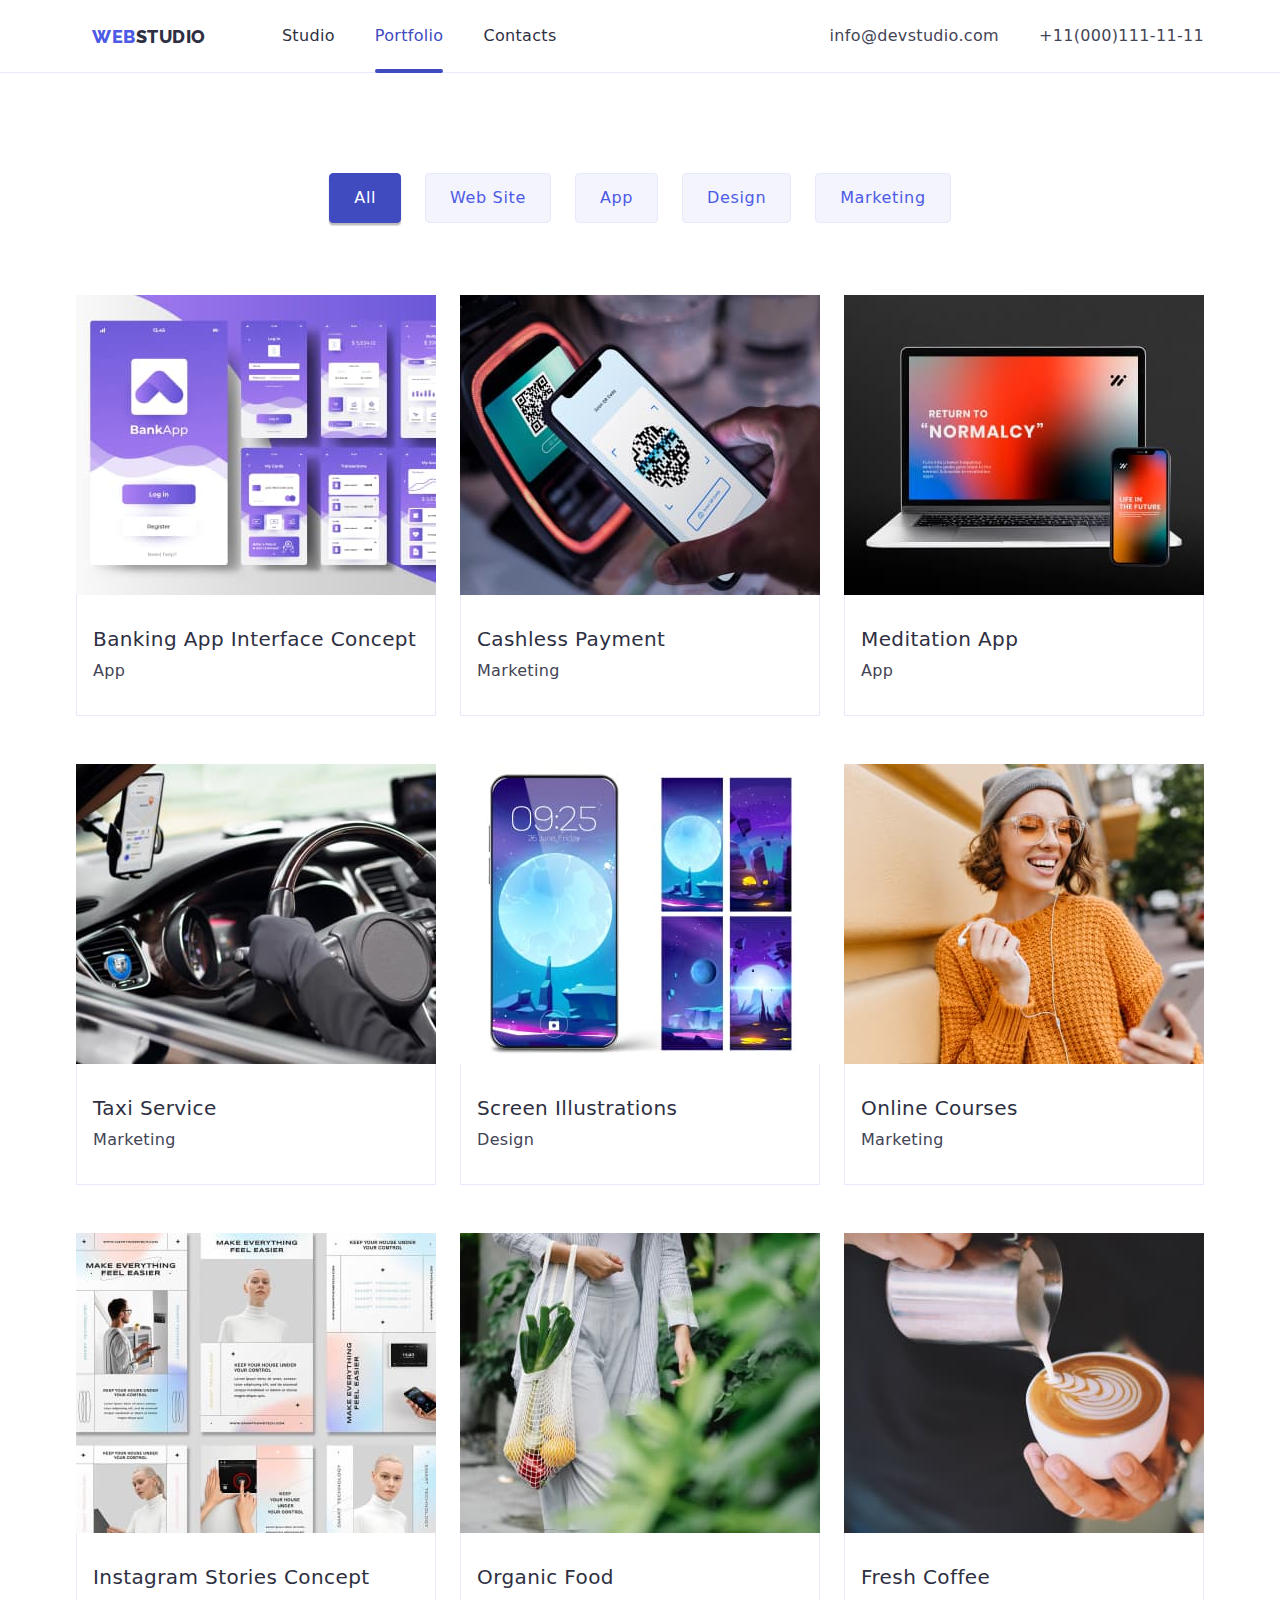
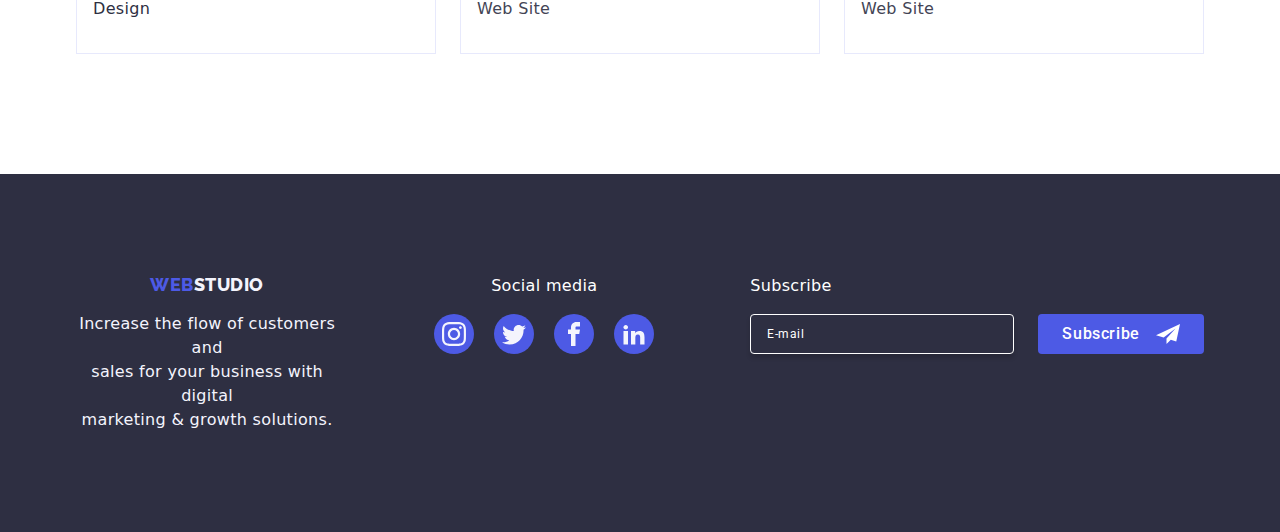
==== commit eb29ea7a: "update3" ====
--- a/portfolio.html
+++ b/portfolio.html
@@ -42,25 +42,141 @@
             </li>
           </ul>
         </nav>
-        <ul class="header-contacts list">
-          <li class="header-contacts-item">
-            <a
-              class="header-contacts-link link"
-              href="mailto:info@devstudio.com"
-              >info@devstudio.com</a
-            >
-          </li>
-          <li class="header-contacts-item">
-            <a class="header-contacts-link link" href="tel:+110001111111"
-              >+11(000)111-11-11</a
-            >
-          </li>
-        </ul>
+
+        <address class="header-contacts">
+          <ul class="header-contacts-list list">
+            <li class="header-contacts-item">
+              <a
+                class="header-contacts-link link"
+                href="mailto:info@devstudio.com"
+                >info@devstudio.com</a
+              >
+            </li>
+            <li class="header-contacts-item">
+              <a class="header-contacts-link link" href="tel:+110001111111"
+                >+11(000)111-11-11</a
+              >
+            </li>
+          </ul>
+        </address>
+
+        <!-- Hamburger Menu Open -->
+        <button
+          class="menu-toggle js-open-menu"
+          aria-expanded="false"
+          aria-controls="mobile-menu"
+        >
+          <svg class="menu-icon" width="32" height="32">
+            <use href="./images/icons.svg#icon-hamburger-open"></use>
+          </svg>
+        </button>
+
+        <!-- Hamburger Menu Close Icon and Navigation -->
+        <div class="menu-container js-menu-container" id="mobile-menu">
+          <!-- Hamburger Menu Close Icon -->
+          <button class="menu-toggle hamburger-close-button js-close-menu">
+            <svg class="menu-icon" width="32" height="32">
+              <use href="./images/icons.svg#icon-hamburger-close"></use>
+            </svg>
+          </button>
+
+          <!-- Mobile Navigation -->
+          <ul class="hamburger-menu-list list">
+            <li class="hamburger-menu-item">
+              <a class="hamburger-menu-link link" href="./index.html">Studio</a>
+            </li>
+            <li class="hamburger-menu-item">
+              <a
+                class="hamburger-menu-link menu-active link"
+                href="./portfolio.html"
+                >Portfolio</a
+              >
+            </li>
+            <li class="hamburger-menu-item">
+              <a class="hamburger-menu-link link" href="#">Contacts</a>
+            </li>
+          </ul>
+
+          <!-- Mobile Contacts Address -->
+          <div class="hamburger-wrapper">
+            <address class="hamburger-address">
+              <ul class="hamburger-contacts-list list">
+                <li class="hamburger-contacts-item">
+                  <a
+                    class="hamburger-contacts-link highlight link"
+                    href="tel:+110001111111"
+                    >+11(000)111-11-11</a
+                  >
+                </li>
+                <li class="hamburger-contacts-item">
+                  <a
+                    class="hamburger-contacts-link link"
+                    href="mailto:info@devstudio.com"
+                    >info@devstudio.com</a
+                  >
+                </li>
+              </ul>
+            </address>
+
+            <!-- Mobile Social list -->
+            <ul class="hamburger-social-list list">
+              <li class="hamburger-social-item">
+                <a
+                  class="hamburger-social-link link"
+                  href="https://instagram.com"
+                  target="_blank"
+                  rel="noopener noreferrer"
+                >
+                  <svg class="hamburger-social-link-box" width="32" height="32">
+                    <use href="./images/icons.svg#instagram"></use>
+                  </svg>
+                </a>
+              </li>
+              <li class="hamburger-social-item">
+                <a
+                  class="hamburger-social-link link"
+                  href="https://twitter.com"
+                  target="_blank"
+                  rel="noopener noreferrer"
+                >
+                  <svg class="hamburger-social-link-box" width="32" height="32">
+                    <use href="./images/icons.svg#twitter"></use>
+                  </svg>
+                </a>
+              </li>
+              <li class="hamburger-social-item">
+                <a
+                  class="hamburger-social-link link"
+                  href="https://facebook.com"
+                  target="_blank"
+                  rel="noopener noreferrer"
+                >
+                  <svg class="hamburger-social-link-box" width="32" height="32">
+                    <use href="./images/icons.svg#facebook"></use>
+                  </svg>
+                </a>
+              </li>
+              <li class="hamburger-social-item">
+                <a
+                  class="hamburger-social-link link"
+                  href="https://linkedin.com"
+                  target="_blank"
+                  rel="noopener noreferrer"
+                >
+                  <svg class="hamburger-social-link-box" width="32" height="32">
+                    <use href="./images/icons.svg#linkedin"></use>
+                  </svg>
+                </a>
+              </li>
+            </ul>
+          </div>
+        </div>
       </div>
     </header>
+
     <!-- Filters Section -->
     <main>
-      <section class="section">
+      <section class="section filters-section">
         <div class="container projects-container">
           <ul class="filters-list list">
             <li class="filters-item">
@@ -292,77 +408,79 @@
       <!-- </section> -->
     </main>
 
-    <!-- Footer Section -->
+    <!--Footer-->
     <footer class="footer">
       <div class="footer-container container">
         <div class="footer-logo-wrapper list">
-          <li class="footer-list-item">
-            <a href="./index.html" class="footer-logo link">
-              <span class="footer-logo-web">WEB</span>STUDIO
-            </a>
-            <p class="footer-text text">
-              Increase the flow of customers and<br />
-              sales for your business with digital<br />
-              marketing & growth solutions.
-            </p>
-          </li>
+          <!-- <li class="footer-list-item"> -->
+          <a href="./index.html" class="footer-logo link">
+            <span class="footer-logo-web">WEB</span>STUDIO
+          </a>
+          <p class="footer-text text">
+            Increase the flow of customers and<br />
+            sales for your business with digital<br />
+            marketing & growth solutions.
+          </p>
         </div>
         <div class="footer-socials">
           <p class="footer-socials-text text">Social media</p>
           <ul class="footer-list list">
-            <li class="footer-socials-list">
-              <a href="#" class="footer-socials-link">
-                <svg class="footer-socials-link-box" width="32" height="32">
+            <li class="footer-socials-item">
+              <a href="#" class="footer-socials-link link">
+                <svg class="footer-socials-icon" width="32" height="32">
                   <use href="./images/icons.svg#instagram"></use>
                 </svg>
               </a>
             </li>
 
-            <li class="footer-socials-list">
-              <a href="#" class="footer-socials-link">
-                <svg class="footer-socials-link-box" width="32" height="32">
+            <li class="footer-socials-item">
+              <a href="#" class="footer-socials-link link">
+                <svg class="footer-socials-icon" width="32" height="32">
                   <use href="./images/icons.svg#twitter"></use>
                 </svg>
               </a>
             </li>
 
-            <li class="footer-socials-list">
-              <a href="#" class="footer-socials-link">
-                <svg class="footer-socials-link-box" width="32" height="32">
+            <li class="footer-socials-item">
+              <a href="#" class="footer-socials-link link">
+                <svg class="footer-socials-icon" width="32" height="32">
                   <use href="./images/icons.svg#facebook"></use>
                 </svg>
               </a>
             </li>
 
-            <li class="footer-socials-list">
-              <a href="#" class="footer-socials-link">
-                <svg class="footer-socials-link-box" width="32" height="32">
+            <li class="footer-socials-item">
+              <a href="#" class="footer-socials-link link">
+                <svg class="footer-socials-icon" width="32" height="32">
                   <use href="./images/icons.svg#linkedin"></use>
                 </svg>
               </a>
             </li>
           </ul>
         </div>
-
         <!-- FOOTER FORM -->
-        <div class="footer-form-part form">
-          <p class="footer-form-label">Subscribe</p>
-          <form class="footer-form" name="footer-form">
+        <div class="footer-form-container">
+          <form
+            class="footer-subscription-form"
+            name="subscribe-form"
+            autocomplete="on"
+          >
             <!-- Email -->
             <label class="footer-form-field">
+              <span class="footer-subscription-text"> Subscribe </span>
               <input
                 class="footer-form-input"
                 type="email"
-                name="user-email"
+                name="subscription-email"
                 placeholder="E-mail"
                 required
               />
             </label>
 
             <!-- Footer Form Button -->
-            <button class="footer-form-button button" type="submit">
+            <button class="footer-subscription-button" type="submit">
               Subscribe
-              <svg class="footer-subscribe-icon" width="24" height="24">
+              <svg class="footer-subscription-icon" width="24" height="24">
                 <use href="./images/icons.svg#subscribe-icon"></use>
               </svg>
             </button>
@@ -373,5 +491,8 @@
 
     <!-- MODAL SCRIPT -->
     <script src="./js/modal.js"></script>
+
+    <!-- HAMBURGER MENU SCRIPT -->
+    <script src="./js/mobile-menu.js"></script>
   </body>
 </html>
--- a/css/styles.css
+++ b/css/styles.css
@@ -38,23 +38,19 @@
 
 .container {
   /* mobile first approah */
-  width: 428px;
-  /* padding-left: 15px;
-  padding-right: 15px; */
+  max-width: 428px;
+  padding-left: 15px;
+  padding-right: 15px;
   margin: 0 auto;
   /* border: 2px solid red; */
 
   @media screen and (min-width: 768px) {
-    width: 768px;
-  }
-
-  @media screen and (min-width: 1158px) {
-    width: 1158px;
-  }
-
-  /* width: 1158px;
-  padding: 0 15px;
-  margin: 0 auto; */
+    max-width: 768px;
+  }
+
+  @media screen and (min-width: 1158px) {
+    max-width: 1158px;
+  }
 }
 
 body {
@@ -68,6 +64,8 @@
 /* Gen. Styles */
 .list {
   list-style: none;
+  margin: 0;
+  padding: 0;
 }
 .link {
   text-decoration: none;
@@ -111,20 +109,20 @@
   align-items: center;
   justify-content: space-between;
   height: 70px;
-  margin-left: 16px;
 
   @media screen and (min-width: 768px) {
     height: 72px;
   }
 
   @media screen and (min-width: 1158px) {
-    margin-left: auto;
+    height: 72px;
   }
 }
 
 .header-nav {
   display: flex;
   align-items: center;
+  justify-content: space-between;
 }
 
 .header-list {
@@ -134,12 +132,22 @@
     display: flex;
     margin-left: 120px;
     gap: 40px;
+
+    font-weight: 500;
+    font-size: 16px;
+    line-height: 24px;
+    letter-spacing: 0.02em;
   }
 
   @media screen and (min-width: 1158px) {
     display: flex;
     gap: 40px;
     margin-left: 76px;
+
+    font-weight: 500;
+    font-size: 16px;
+    line-height: 24px;
+    letter-spacing: 0.02em;
   }
 }
 
@@ -172,6 +180,13 @@
   border: 2px solid var(--ocean-color);
   background-color: var(--ocean-color);
   border-radius: 2px;
+
+  content: "";
+  height: 4px;
+  width: 100%;
+  position: absolute;
+  left: 0;
+  bottom: -2px;
 }
 
 .header-link {
@@ -200,34 +215,36 @@
   border: 2px solid transparent;
 }
 
-.header-link:hover:after {
-  bottom: -1px;
+.header-link:hover:after,
+.header-link:focus:after {
+  /* bottom: -1px; */
   background-color: var(--ocean-color);
   border: 2px solid var(--ocean-color);
-}
-
-.header-contacts {
+  width: 100%;
+}
+
+.header-contacts-list {
   display: none;
 
   @media screen and (min-width: 768px) {
     display: flex;
     flex-direction: column;
-    justify-content: center;
-    text-align: center;
-    margin-left: 122px;
-  }
+    gap: 12px;
+  }
+
   @media screen and (min-width: 1158px) {
     display: flex;
     flex-direction: row;
-    justify-content: center;
-
-    gap: 24px;
+    margin-left: auto;
+    /* gap: 24px; */
+    gap: 40px;
   }
 }
 
 .header-contacts-link {
   display: block;
-  /* padding: 24px 0; */
+  font-style: normal;
+
   color: var(--slate-color);
   transition: color 250ms cubic-bezier(0.4, 0, 0.2, 1);
 
@@ -243,7 +260,62 @@
 
 /* Hero section */
 .hero {
-  background-color: var(--navyblue-color);
+  background-color: var(--navyblue, #2e2f42);
+  /* padding: 112px 0;
+  background-image: url(../images/hero-bg-d.png), url(../images/hero-bg-m.jpg),
+    linear-gradient(rgba(46, 47, 66, 0.7), rgba(46, 47, 66, 0.7));
+
+  background-repeat: no-repeat, no-repeat;
+  background-position: center, center;
+  background-size: cover, cover; */
+
+  /* @media screen and (min-width: 768px) {
+    background-image: unset;
+  } */
+
+  /* Mobile 2x */
+  /* @media (min-device-pixel-ratio: 2),
+    (min-resolution: 192dpi),
+    (min-resolution: 2dppx) {
+    background-image: url(../images/dark-hero-bg.png),
+      url(../images/hero-bg-m@2x.jpg),
+      linear-gradient(rgba(46, 47, 66, 0.7), rgba(46, 47, 66, 0.7));
+  } */
+
+  /* Tablet 1x */
+  /* @media screen and (min-width: 768px) {
+    padding: 112px 0;
+    background-image: url(../images/dark-hero-bg.png),
+      url(../images/hero-bg-t.jpg),
+      linear-gradient(rgba(46, 47, 66, 0.7), rgba(46, 47, 66, 0.7)); */
+
+  /* Tablet2x */
+  /* @media (min-device-pixel-ratio: 2),
+      (min-resolution: 192dpi),
+      (min-resolution: 2dppx) {
+      background-image: url(../images/dark-hero-bg.png),
+        url(../images/hero-bg-t@2x.jpg),
+        linear-gradient(rgba(46, 47, 66, 0.7), rgba(46, 47, 66, 0.7));
+    }
+  } */
+
+  /* Desktop 1x */
+  /* @media screen and (min-width: 1158px) {
+    padding: 188px 0;
+    background-image: url(../images/dark-hero-bg.png),
+      url(../images/hero-bg-d.jpg),
+      linear-gradient(rgba(46, 47, 66, 0.7), rgba(46, 47, 66, 0.7));
+    background-size: 1440px, 1440px; */
+
+  /* Desktop 2x */
+  /* @media (min-device-pixel-ratio: 2),
+      (min-resolution: 192dpi),
+      (min-resolution: 2dppx) {
+      background-image: url(../images/dark-hero-bg.png),
+        url(../images/hero-bg-d@2x.jpg),
+        linear-gradient(rgba(46, 47, 66, 0.7), rgba(46, 47, 66, 0.7));
+    }
+  } */
 }
 
 .hero-container {
@@ -260,55 +332,56 @@
       rgba(46, 47, 66, 0.7),
       rgba(46, 47, 66, 0.7)
     ),
-    url(../images/hero-bg-m.jpg);
-  background-repeat: no-repeat;
-  background-position: center;
-  background-size: cover;
+    url(../images/dark-hero-bg.png), url(../images/hero-bg-m.jpg);
+  background-repeat: no-repeat, no-repeat;
+  background-position: center, center;
+  background-size: cover, cover;
+
+  @media screen and (min-width: 768px) {
+    background-image: unset;
+  }
 
   /* Mobile 2x */
   @media (min-device-pixel-ratio: 2),
     (min-resolution: 192dpi),
     (min-resolution: 2dppx) {
-    background-image: url(../images/hero-bg-m@2x.jpg);
-  }
-
-  /* Tablet */
-  @media screen and (min-width: 768px) {
-    background-image: linear-gradient(
-        to right,
-        rgba(46, 47, 66, 0.7),
-        rgba(46, 47, 66, 0.7)
-      ),
-      url(../images/hero-bg-t.jpg);
-    background-repeat: no-repeat;
-    background-position: center;
-    background-size: cover;
-
-    /* Tablet 2x */
+    background-image: url(../images/dark-hero-bg.png),
+      url(../images/hero-bg-m@2x.jpg),
+      linear-gradient(rgba(46, 47, 66, 0.7), rgba(46, 47, 66, 0.7));
+  }
+
+  /* Tablet 1x */
+  @media screen and (min-width: 768px) {
+    padding: 112px 0;
+    background-image: url(../images/dark-hero-bg.png),
+      url(../images/hero-bg-t.jpg),
+      linear-gradient(rgba(46, 47, 66, 0.7), rgba(46, 47, 66, 0.7));
+
+    /* Tablet2x */
     @media (min-device-pixel-ratio: 2),
       (min-resolution: 192dpi),
       (min-resolution: 2dppx) {
-      background-image: url(../images/hero-bg-t@2x.jpg);
+      background-image: url(../images/dark-hero-bg.png),
+        url(../images/hero-bg-t@2x.jpg),
+        linear-gradient(rgba(46, 47, 66, 0.7), rgba(46, 47, 66, 0.7));
     }
   }
 
-  /* Desktop */
-  @media screen and (min-width: 1158px) {
-    background-image: linear-gradient(
-        to right,
-        rgba(46, 47, 66, 0.7),
-        rgba(46, 47, 66, 0.7)
-      ),
-      url(../images/hero-bg-d.png);
-    background-repeat: no-repeat;
-    background-position: center;
-    background-size: cover;
+  /* Desktop 1x */
+  @media screen and (min-width: 1158px) {
+    padding: 188px 0;
+    background-image: url(../images/dark-hero-bg.png),
+      url(../images/hero-bg-d.jpg),
+      linear-gradient(rgba(46, 47, 66, 0.7), rgba(46, 47, 66, 0.7));
+    background-size: 1440px, 1440px;
 
     /* Desktop 2x */
     @media (min-device-pixel-ratio: 2),
       (min-resolution: 192dpi),
       (min-resolution: 2dppx) {
-      background-image: url(../images/hero-bg-d@2x.jpg);
+      background-image: url(../images/dark-hero-bg.png),
+        url(../images/hero-bg-d@2x.jpg),
+        linear-gradient(rgba(46, 47, 66, 0.7), rgba(46, 47, 66, 0.7));
     }
   }
 }
@@ -374,6 +447,32 @@
   flex-direction: column;
 }
 
+.feature-list {
+  display: flex;
+  flex-direction: column;
+  gap: 72px;
+
+  @media screen and (min-width: 768px) {
+    display: flex;
+    flex-direction: row;
+    flex-wrap: wrap;
+    align-items: center;
+    justify-content: center;
+    column-gap: 24px;
+    row-gap: 72px;
+  }
+
+  @media screen and (min-width: 1158px) {
+    display: flex;
+    flex-direction: row;
+    flex-wrap: nowrap;
+    align-items: center;
+    justify-content: center;
+    column-gap: 24px;
+    row-gap: 0;
+  }
+}
+
 .section-list {
   display: flex;
   justify-content: center;
@@ -392,6 +491,18 @@
     display: flex;
     justify-content: space-evenly;
     gap: 24px;
+  }
+}
+
+.feature-item {
+  width: 100%;
+
+  @media screen and (min-width: 768px) {
+    width: calc((100% - 24px) / 2);
+  }
+
+  @media screen and (min-width: 1158px) {
+    width: calc((100% - 72px) / 4);
   }
 }
 
@@ -421,25 +532,6 @@
   }
 }
 
-.benefits-container {
-  width: 100%;
-  padding: 0 16px;
-}
-
-.benefits-list {
-  display: flex;
-  /* flex-direction: column; */
-  /* width: calc((100% - px) / 2); */
-}
-
-.benefits-item {
-  width: calc((100% - 60px) / 2);
-
-  @media screen and (min-width: 768px) {
-    width: calc((100% - 30px) / 2);
-  }
-}
-
 .section-item-title {
   color: var(--navyblue-color);
   justify-content: center;
@@ -481,7 +573,7 @@
     0px 1px 6px 0px rgba(46, 47, 66, 0.08);
 }
 
-.benefits-svg-box {
+.feature-svg-box {
   display: none;
 
   @media screen and (min-width: 1158px) {
@@ -571,7 +663,7 @@
   align-items: center;
 }
 
-.customers-list {
+/* .customers-list {
   display: flex;
   gap: 24px;
   flex-wrap: wrap;
@@ -579,12 +671,32 @@
   @media screen and (min-width: 1158px) {
     flex-wrap: nowrap;
   }
+} */
+.customers-list {
+  display: flex;
+  flex-wrap: wrap;
+  justify-content: center;
+  column-gap: 16px;
+  row-gap: 72px;
+
+  @media screen and (min-width: 768px) {
+    display: flex;
+    flex-wrap: wrap;
+    justify-content: center;
+    column-gap: 24px;
+    row-gap: 72px;
+  }
+
+  @media screen and (min-width: 1158px) {
+    display: flex;
+    flex-wrap: nowrap;
+    justify-content: center;
+    column-gap: 24px;
+    row-gap: 0;
+  }
 }
 
 .customers-list-item {
-  /* width: calc((100% - 150px) / 6);
-  height: 90px; */
-
   width: calc((100% - 30px) / 2);
   height: 90px;
 
@@ -634,24 +746,71 @@
   color: var(--ocean-color);
 }
 
-/* footer section */
+/* Footer section */
 .footer {
-  padding-top: 100px;
-  padding-bottom: 100px;
+  padding: 100px 0;
   background-color: var(--navyblue-color);
 }
 
 .footer-container {
-  /* display: block;
-  justify-content: center;
-  padding: 0 80px;
-  align-items: center;
-  width: 100%;
-  gap: 72px; */
-
-  @media screen and (min-width: 1158px) {
-    display: flex;
-    align-items: flex-start;
+  display: flex;
+  flex-direction: column;
+  flex-wrap: wrap;
+  justify-content: center;
+  row-gap: 72px;
+  column-gap: 0;
+
+  @media screen and (min-width: 768px) {
+    display: flex;
+    flex-direction: row;
+    flex-wrap: wrap;
+    column-gap: 24px;
+    row-gap: 72px;
+  }
+
+  @media screen and (min-width: 1158px) {
+    display: flex;
+    flex-direction: row;
+    flex-wrap: nowrap;
+    column-gap: 96px;
+    row-gap: 0;
+    /* align-items: flex-start; */
+  }
+}
+
+.footer-subscription-form {
+  display: flex;
+  flex-direction: column;
+  gap: 16px;
+
+  @media screen and (min-width: 768px) {
+    display: flex;
+    flex-direction: row;
+    gap: 24px;
+  }
+
+  @media screen and (min-width: 1158px) {
+    display: flex;
+    flex-direction: row;
+    gap: 24px;
+  }
+}
+
+.footer-subscription-text {
+  color: var(--white, #fff);
+  font-size: 16px;
+  font-weight: 500;
+  line-height: 24px;
+  letter-spacing: 0.32px;
+  display: block;
+  text-align: center;
+
+  @media screen and (min-width: 768px) {
+    text-align: left;
+  }
+
+  @media screen and (min-width: 1158px) {
+    text-align: left;
   }
 }
 
@@ -664,6 +823,8 @@
   line-height: 21px;
   letter-spacing: 0.54px;
   text-transform: uppercase;
+  display: block;
+  text-align: center;
   transition: color 250ms cubic-bezier(0.4, 0, 0.2, 1);
 }
 
@@ -673,6 +834,7 @@
 }
 .footer-logo-web {
   color: var(--iris-color);
+  /* text-align: center; */
 }
 
 .footer-list-item {
@@ -690,10 +852,11 @@
 .footer-text {
   color: var(--cloud-color);
   margin-top: 17px;
+  text-align: center;
 }
 
 .footer-list {
-  flex-wrap: wrap;
+  /* flex-wrap: wrap;
   display: flex;
   justify-content: center;
   gap: 16px;
@@ -701,11 +864,28 @@
 
   @media screen and (min-width: 1158px) {
     flex-wrap: nowrap;
-  }
+  } */
+  display: flex;
+  justify-content: center;
+  gap: 20px;
+  margin-top: 16px;
+
+  @media screen and (min-width: 768px) {
+    justify-content: flex-start;
+  }
+
+  @media screen and (min-width: 1158px) {
+    justify-content: flex-start;
+  }
+}
+
+.footer-socials-item {
+  width: 40px;
+  height: 40px;
 }
 
 .footer-socials {
-  margin-left: 120px;
+  /* margin-left: 120px; */
   /* margin: 76px 0; */
 
   @media screen and (min-width: 1158px) {
@@ -717,23 +897,36 @@
   color: var(--white-color);
   display: flex;
   justify-content: center;
-}
-
-.footer-socials-link-box {
+  font-size: 16px;
+  font-weight: 500;
+  line-height: 24px;
+  letter-spacing: 0.32px;
+  text-align: center;
+
+  @media screen and (min-width: 768px) {
+    text-align: left;
+  }
+
+  @media screen and (min-width: 1158px) {
+    text-align: left;
+  }
+}
+
+.footer-socials-icon {
   width: 24px;
   height: 24px;
-  fill: var(--cloud-color);
+  fill: currentColor;
 }
 
 .footer-socials-link {
-  width: 40px;
-  height: 40px;
+  width: 100%;
+  height: 100%;
+  display: flex;
+  align-items: center;
+  justify-content: center;
+  color: var(--cloud-color);
+  background-color: var(--iris-color);
   border-radius: 50%;
-  display: flex;
-  align-items: center;
-  justify-content: center;
-  background-color: var(--iris-color);
-  margin-top: 8px;
   transition: background-color 250ms cubic-bezier(0.4, 0, 0.2, 1);
 }
 
@@ -746,10 +939,9 @@
 /* FOOTER FORM */
 
 .footer-form {
-  display: block;
-  justify-content: center;
-  align-items: center;
-  margin-top: 16px;
+  display: flex;
+  flex-direction: column;
+  gap: 16px;
 
   @media screen and (min-width: 1158px) {
     display: flex;
@@ -758,106 +950,124 @@
   }
 }
 
-.footer-form-part {
-  margin-left: 80px;
-}
-
-.footer-form-field {
-  /* display: inline-flex; */
-  position: relative;
-  justify-content: center;
-  padding-top: 16px;
-  padding-bottom: 24px;
-
-  @media screen and (min-width: 1158px) {
-    display: inline-flex;
-  }
-}
-
-.footer-form-label {
+.footer-form-input {
+  color: var(--white-color);
+  background-color: transparent;
+  font-size: 12px;
+  font-weight: 400;
+  line-height: 24px;
+  letter-spacing: 0.48px;
+  height: 40px;
+  padding: 8px 16px;
+  outline: none;
+  border-radius: 4px;
+  border: 1px solid var(--white, #fff);
+  box-shadow: 0px 4px 4px 0px rgba(0, 0, 0, 0.15);
+  margin-top: 16px;
+  transition: border 250ms cubic-bezier(0.4, 0, 0.2, 1);
+  width: 100%;
+
+  @media screen and (min-width: 768px) {
+    width: 264px;
+  }
+
+  @media screen and (min-width: 1158px) {
+    width: 264px;
+  }
+}
+
+.footer-form-input:hover,
+.footer-form-input:focus {
+  border: 1px solid var(--ocean-color);
+}
+
+.footer-form-input::placeholder {
+  color: currentColor;
+  font-family: Roboto;
+  font-size: 12px;
+  font-style: normal;
+  font-weight: 400;
+  line-height: 24px;
+  letter-spacing: 0.48px;
+}
+
+.footer-subscription-button {
+  border: none;
+  border-radius: 4px;
+  background: var(--iris-color);
+  padding: 8px 24px;
+  display: flex;
+  justify-content: center;
+  align-items: center;
+  align-self: center;
+  gap: 16px;
+  cursor: pointer;
   color: var(--white-color);
   font-family: Roboto;
   font-size: 16px;
   font-style: normal;
   font-weight: 500;
   line-height: 24px;
-  letter-spacing: 0.32px;
-
-  display: flex;
-  justify-content: center;
-
-  @media screen and (min-width: 1158px) {
-    display: block;
+  letter-spacing: 0.64px;
+  transition: background-color 250ms cubic-bezier(0.4, 0, 0.2, 1);
+
+  @media screen and (min-width: 768px) {
+    align-self: flex-end;
+  }
+
+  @media screen and (min-width: 1158px) {
+    align-self: flex-end;
+  }
+}
+
+.footer-subscription-button:hover {
+  background-color: var(--ocean-color);
+}
+
+.footer-subscription-icon {
+  fill: currentColor;
+}
+
+/* Portfolio page*/
+/* Filters section */
+
+.filters-container {
+  display: flex;
+  flex-direction: column;
+  justify-content: flex-start;
+  align-items: center;
+}
+
+.filters-section {
+  padding-top: 48px;
+
+  @media screen and (min-width: 768px) {
+    padding-top: 64px;
+  }
+
+  @media screen and (min-width: 768px) {
+    padding-top: 100px;
+  }
+}
+
+.filters-list {
+  display: flex;
+  flex-wrap: wrap;
+  gap: 24px;
+  margin-bottom: 72px;
+  align-items: center;
+
+  @media screen and (min-width: 768px) {
+    flex-wrap: nowrap;
     align-items: center;
     justify-content: center;
   }
-}
-
-.footer-form-input {
-  border-radius: 4px;
-  color: var(--white-color);
-  border: 1px solid var(--white-color);
-  background-color: transparent;
-  box-shadow: 0px 4px 4px 0px rgba(0, 0, 0, 0.15);
-  width: 264px;
-  height: 40px;
-  padding: 8px 16px;
-}
-
-.footer-form-input::placeholder {
-  color: var(--white-color);
-  font-family: Roboto;
-  font-size: 12px;
-  font-style: normal;
-  font-weight: 400;
-  line-height: 24px;
-  letter-spacing: 0.48px;
-}
-
-.footer-form-button {
-  color: var(--white-color);
-  height: 40px;
-  width: 165px;
-  display: flex;
-  justify-content: center;
-  margin-left: 24px;
-  transition: background-color 250ms cubic-bezier(0.4, 0, 0.2, 1);
-}
-
-.footer-form-button:hover,
-.footer-form-button:focus {
-  background-color: var(--ocean-color);
-}
-
-.footer-subscribe-button {
-  justify-content: center;
-  align-items: center;
-  color: var(--white-color);
-  border-radius: 4px;
-  width: 165px;
-  gap: 16px;
-}
-
-.footer-subscribe-icon {
-  fill: currentColor;
-  margin-left: 10px;
-}
-
-/* Portfolio page*/
-/* Filters section */
-
-.filters-container {
-  display: flex;
-  flex-direction: column;
-  justify-content: flex-start;
-  align-items: center;
-}
-
-.filters-list {
-  display: flex;
-  gap: 24px;
-  margin-bottom: 72px;
-  justify-content: center;
+
+  @media screen and (min-width: 1158px) {
+    flex-wrap: nowrap;
+    align-items: center;
+    justify-content: center;
+  }
 }
 
 .filters-item {
@@ -919,7 +1129,19 @@
 }
 
 .services-item {
+  width: 100%;
+  display: flex;
+  flex-direction: column;
+
   transition: transform 250ms cubic-bezier(0.4, 0, 0.2, 1);
+
+  @media screen and (min-width: 768px) {
+    width: calc((100% - 24px) / 2);
+  }
+
+  @media screen and (min-width: 1158px) {
+    width: calc((100% - 48px) / 3);
+  }
 }
 
 .services-link:hover .services-link-text {
@@ -934,8 +1156,27 @@
   background-color: var(--white-color);
   display: flex;
   flex-wrap: wrap;
-  gap: 48px 24px;
-}
+  gap: 48px;
+
+  /* justify-content: center; */
+  /* row-gap: 48px; */
+  /* column-gap: 24px; */
+
+  @media screen and (min-width: 768px) {
+    display: flex;
+    flex-wrap: wrap;
+    justify-content: center;
+    column-gap: 24px;
+    row-gap: 72px;
+  }
+
+  @media screen and (min-width: 1158px) {
+    display: flex;
+    column-gap: 24px;
+    row-gap: 48px;
+  }
+}
+
 .services-item {
   background: var(--white-color);
 }
@@ -1135,6 +1376,17 @@
 .visually-hidden {
   opacity: 0;
   pointer-events: none;
+
+  position: absolute;
+  width: 1px;
+  height: 1px;
+  margin: -1px;
+  border: 0;
+  padding: 0;
+  white-space: nowrap;
+  clip-path: inset(100%);
+  clip: rect(0 0 0 0);
+  overflow: hidden;
 }
 
 .form-checkbox-icon {
@@ -1224,11 +1476,11 @@
   left: 0;
   width: 100vw;
   height: 100vh;
-  padding: 48px 48px;
+  padding: 48px 40px;
   background-color: var(--white-color);
   z-index: 200;
 
-  transform: translateX(-100%);
+  transform: translateX(100%);
   transition: trasform 250ms cubic-bezier(0.4, 0, 0.2, 1);
 }
 
@@ -1236,12 +1488,39 @@
   transform: translateX(0);
 }
 
+.hamburger-close-button {
+  position: absolute;
+  top: 24px;
+  right: 24px;
+  padding: 0;
+  width: 30px;
+  height: 30px;
+  background-color: var(--cornflower, #e7e9fc);
+  color: var(--navyblue, #2e2f42);
+  border: 1px solid rgba(0, 0, 0, 0.1);
+  border-radius: 15px;
+  cursor: pointer;
+  transition: background-color 250ms cubic-bezier(0.4, 0, 0.2, 1),
+    color 250ms cubic-bezier(0.4, 0, 0.2, 1);
+}
+
 /* Mobile Navigation */
-.mob-menu-item {
-  margin-bottom: 40px;
-}
-
-.mob-menu-link {
+.hamburger-menu-item {
+  color: var(--navyblue-color);
+  font-size: 36px;
+  font-weight: 700;
+  line-height: 400px;
+  letter-spacing: 0.72px;
+  /* margin-top: 40px; */
+}
+
+.hamburger-menu-list {
+  display: flex;
+  flex-direction: column;
+  /* gap: 40px; */
+}
+
+.hamburger-menu-link {
   display: block;
   font-size: 36px;
   font-weight: 700;
@@ -1253,55 +1532,74 @@
   transition: color 250ms cubic-bezier(0.4, 0, 0.2, 1);
 }
 
-.mob-menu-link:hover,
-.mob-menu-link:focus,
-.mob-menu-link.current {
+.hamburger-menu-link:hover,
+.hamburger-menu-link:focus,
+.hamburger-menu-link.menu-active {
   color: var(--ocean-color);
 }
-
-.mob-contacts {
+.hamburger-menu-item {
+  margin-bottom: 40px;
+}
+
+.hamburger-contacts {
   /* margin-bottom: 40px; */
   gap: 40px;
 }
 
-.mob-contacts-link.current {
+.hamburger-contacts-list {
+  gap: 40px;
+}
+
+.hamburger-contacts-link.highlight {
   color: var(--iris-color);
   font-size: 36px;
   font-weight: 700;
   line-height: 40px; /* 111.111% */
   letter-spacing: 0.72px;
   text-transform: capitalize;
-}
-
-.mob-contacts-link {
+  font-style: normal;
+}
+
+.hamburger-contacts-link {
   color: var(--slate-color);
   font-size: 20px;
   font-weight: 500;
   line-height: 24px; /* 120% */
   letter-spacing: 0.4px;
+  font-style: normal;
 
   transition: color 250ms cubic-bezier(0.4, 0, 0.2, 1);
 }
 
-.mob-contacts-link:hover,
-.mob-contacts-link:focus {
+.hamburger-contacts-link:hover,
+.hamburger-contacts-link:focus {
   color: var(--ocean-color);
 }
 
-.mob-social {
-  display: flex;
-  justify-content: center;
+.hamburger-contacts-item {
+  margin-bottom: 40px;
+}
+
+.hamburger-wrapper {
+  display: flex;
+  flex-direction: column;
+  /* gap: 48px; */
+}
+
+.hamburger-social-list {
+  display: flex;
+  justify-content: space-between;
   gap: 56px;
   margin-top: 8px;
 }
 
-.mob-social-link-box {
+.hamburger-social-link-box {
   fill: currentColor;
   width: 24px;
   height: 24px;
 }
 
-.mob-social-link {
+.hamburger-social-link {
   width: 40px;
   height: 40px;
   border-radius: 50%;
@@ -1313,7 +1611,11 @@
   transition: background-color 250ms cubic-bezier(0.4, 0, 0.2, 1);
 }
 
-.mob-social-link:hover,
-.mob-social-link:focus {
+.hamburger-social-link:hover,
+.hamburger-social-link:focus {
   background-color: var(--ocean-color);
 }
+
+.hamburger-address {
+  gap: 40px;
+}
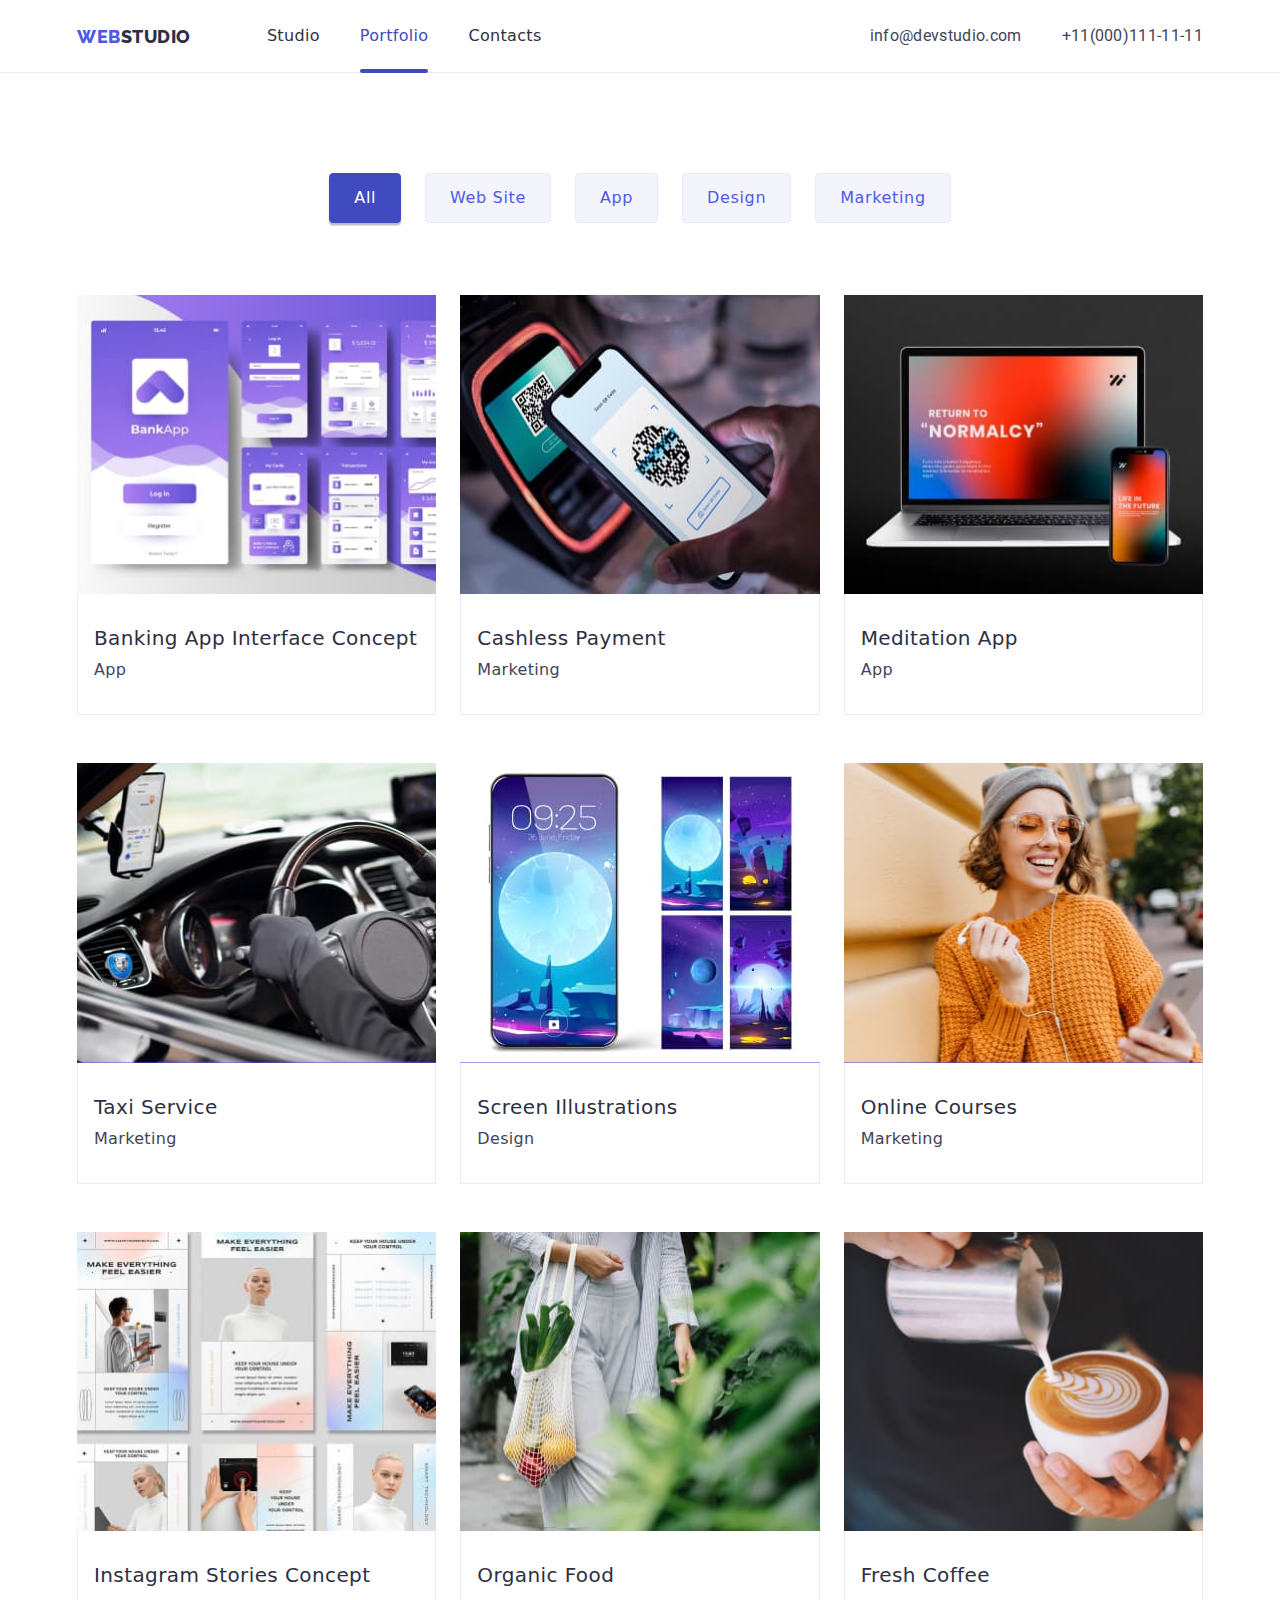
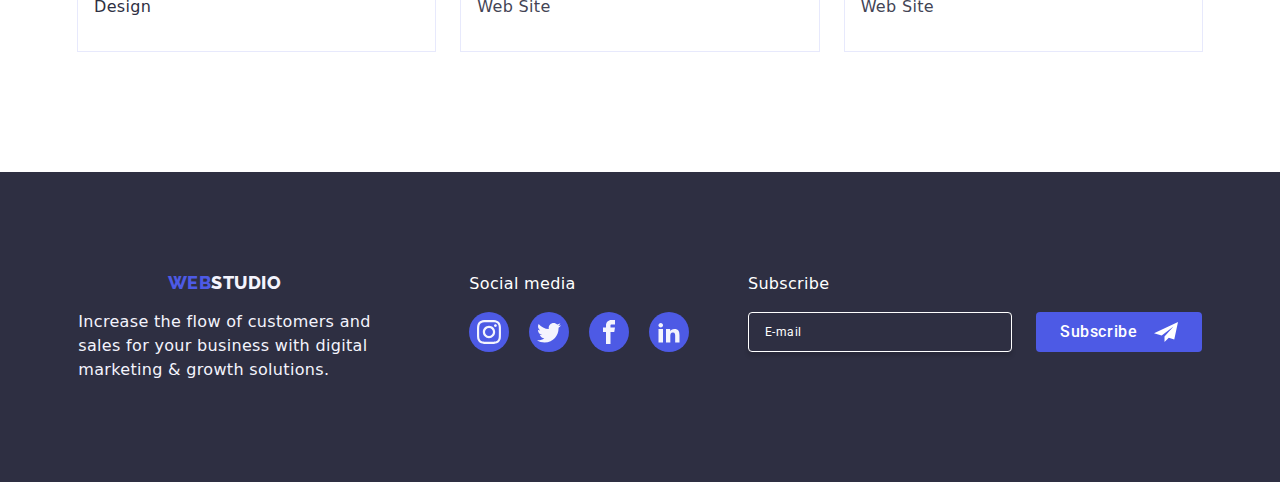
==== commit f0bdedc9: "update7" ====
--- a/portfolio.html
+++ b/portfolio.html
@@ -410,7 +410,7 @@
 
     <!--Footer-->
     <footer class="footer">
-      <div class="footer-container container">
+      <div class="footer-container portfolio-footer-container container">
         <div class="footer-logo-wrapper list">
           <!-- <li class="footer-list-item"> -->
           <a href="./index.html" class="footer-logo link">
--- a/css/styles.css
+++ b/css/styles.css
@@ -46,6 +46,7 @@
 
   @media screen and (min-width: 768px) {
     max-width: 768px;
+    padding: 0 0;
   }
 
   @media screen and (min-width: 1158px) {
@@ -230,13 +231,14 @@
     display: flex;
     flex-direction: column;
     gap: 12px;
+    align-items: flex-end;
+    margin-right: 16px;
   }
 
   @media screen and (min-width: 1158px) {
     display: flex;
     flex-direction: row;
     margin-left: auto;
-    /* gap: 24px; */
     gap: 40px;
   }
 }
@@ -248,8 +250,25 @@
   color: var(--slate-color);
   transition: color 250ms cubic-bezier(0.4, 0, 0.2, 1);
 
+  @media screen and (min-width: 768px) {
+    color: var(--slate-color);
+    font-family: Roboto;
+    font-size: 12px;
+    font-style: normal;
+    font-weight: 400;
+    line-height: 14px;
+    letter-spacing: 0.48px;
+  }
+
   @media screen and (min-width: 1158px) {
     padding: 24px 0;
+    color: var(--slate-color);
+    font-family: Roboto;
+    font-size: 16px;
+    font-style: normal;
+    font-weight: 400;
+    line-height: 24px; /* 150% */
+    letter-spacing: 0.32px;
   }
 }
 
@@ -260,73 +279,8 @@
 
 /* Hero section */
 .hero {
-  background-color: var(--navyblue, #2e2f42);
-  /* padding: 112px 0;
-  background-image: url(../images/hero-bg-d.png), url(../images/hero-bg-m.jpg),
-    linear-gradient(rgba(46, 47, 66, 0.7), rgba(46, 47, 66, 0.7));
-
-  background-repeat: no-repeat, no-repeat;
-  background-position: center, center;
-  background-size: cover, cover; */
-
-  /* @media screen and (min-width: 768px) {
-    background-image: unset;
-  } */
-
-  /* Mobile 2x */
-  /* @media (min-device-pixel-ratio: 2),
-    (min-resolution: 192dpi),
-    (min-resolution: 2dppx) {
-    background-image: url(../images/dark-hero-bg.png),
-      url(../images/hero-bg-m@2x.jpg),
-      linear-gradient(rgba(46, 47, 66, 0.7), rgba(46, 47, 66, 0.7));
-  } */
-
-  /* Tablet 1x */
-  /* @media screen and (min-width: 768px) {
-    padding: 112px 0;
-    background-image: url(../images/dark-hero-bg.png),
-      url(../images/hero-bg-t.jpg),
-      linear-gradient(rgba(46, 47, 66, 0.7), rgba(46, 47, 66, 0.7)); */
-
-  /* Tablet2x */
-  /* @media (min-device-pixel-ratio: 2),
-      (min-resolution: 192dpi),
-      (min-resolution: 2dppx) {
-      background-image: url(../images/dark-hero-bg.png),
-        url(../images/hero-bg-t@2x.jpg),
-        linear-gradient(rgba(46, 47, 66, 0.7), rgba(46, 47, 66, 0.7));
-    }
-  } */
-
-  /* Desktop 1x */
-  /* @media screen and (min-width: 1158px) {
-    padding: 188px 0;
-    background-image: url(../images/dark-hero-bg.png),
-      url(../images/hero-bg-d.jpg),
-      linear-gradient(rgba(46, 47, 66, 0.7), rgba(46, 47, 66, 0.7));
-    background-size: 1440px, 1440px; */
-
-  /* Desktop 2x */
-  /* @media (min-device-pixel-ratio: 2),
-      (min-resolution: 192dpi),
-      (min-resolution: 2dppx) {
-      background-image: url(../images/dark-hero-bg.png),
-        url(../images/hero-bg-d@2x.jpg),
-        linear-gradient(rgba(46, 47, 66, 0.7), rgba(46, 47, 66, 0.7));
-    }
-  } */
-}
-
-.hero-container {
-  display: flex;
-  flex-direction: column;
-  align-items: center;
-}
-
-.hero-section {
-  padding-top: 188px;
-  padding-bottom: 188px;
+  background-color: var(--navyblue-color);
+  padding: 112px 0;
   background-image: linear-gradient(
       to right,
       rgba(46, 47, 66, 0.7),
@@ -347,7 +301,7 @@
     (min-resolution: 2dppx) {
     background-image: url(../images/dark-hero-bg.png),
       url(../images/hero-bg-m@2x.jpg),
-      linear-gradient(rgba(46, 47, 66, 0.7), rgba(46, 47, 66, 0.7));
+      linear-gradient(to right, rgba(46, 47, 66, 0.7), rgba(46, 47, 66, 0.7));
   }
 
   /* Tablet 1x */
@@ -355,7 +309,7 @@
     padding: 112px 0;
     background-image: url(../images/dark-hero-bg.png),
       url(../images/hero-bg-t.jpg),
-      linear-gradient(rgba(46, 47, 66, 0.7), rgba(46, 47, 66, 0.7));
+      linear-gradient(to right, rgba(46, 47, 66, 0.7), rgba(46, 47, 66, 0.7));
 
     /* Tablet2x */
     @media (min-device-pixel-ratio: 2),
@@ -363,7 +317,7 @@
       (min-resolution: 2dppx) {
       background-image: url(../images/dark-hero-bg.png),
         url(../images/hero-bg-t@2x.jpg),
-        linear-gradient(rgba(46, 47, 66, 0.7), rgba(46, 47, 66, 0.7));
+        linear-gradient(to right, rgba(46, 47, 66, 0.7), rgba(46, 47, 66, 0.7));
     }
   }
 
@@ -372,7 +326,7 @@
     padding: 188px 0;
     background-image: url(../images/dark-hero-bg.png),
       url(../images/hero-bg-d.jpg),
-      linear-gradient(rgba(46, 47, 66, 0.7), rgba(46, 47, 66, 0.7));
+      linear-gradient(to right, rgba(46, 47, 66, 0.7), rgba(46, 47, 66, 0.7));
     background-size: 1440px, 1440px;
 
     /* Desktop 2x */
@@ -381,8 +335,24 @@
       (min-resolution: 2dppx) {
       background-image: url(../images/dark-hero-bg.png),
         url(../images/hero-bg-d@2x.jpg),
-        linear-gradient(rgba(46, 47, 66, 0.7), rgba(46, 47, 66, 0.7));
+        linear-gradient(to right, rgba(46, 47, 66, 0.7), rgba(46, 47, 66, 0.7));
     }
+  }
+}
+
+.hero-container {
+  display: flex;
+  flex-direction: column;
+  align-items: center;
+}
+
+.hero-section {
+  padding-top: 112px;
+  padding-bottom: 112px;
+
+  @media screen and (min-width: 1158px) {
+    padding-top: 188px;
+    padding-bottom: 188px;
   }
 }
 
@@ -429,17 +399,19 @@
 
 /*  section 2-3*/
 .section {
+  padding-bottom: 96px;
   padding-top: 96px;
-  padding-bottom: 96px;
+  background-color: var(--white-color);
+
+  @media screen and (min-width: 768px) {
+    padding-top: 96px;
+    padding-bottom: 96px;
+  }
 
   @media screen and (min-width: 1158px) {
     padding-top: 120px;
     padding-bottom: 120px;
   }
-
-  background-color: var(--white-color);
-  /* padding-top: 120px;
-  padding-bottom: 120px; */
 }
 
 .section-list-wrap {
@@ -460,6 +432,7 @@
     justify-content: center;
     column-gap: 24px;
     row-gap: 72px;
+    margin: 0 15px;
   }
 
   @media screen and (min-width: 1158px) {
@@ -470,6 +443,7 @@
     justify-content: center;
     column-gap: 24px;
     row-gap: 0;
+    margin: 0 0;
   }
 }
 
@@ -483,7 +457,9 @@
 
   @media screen and (min-width: 768px) {
     flex-wrap: wrap;
-    /* width: calc((100% - 60px) / 2); */
+    row-gap: 64px;
+    column-gap: 24px;
+    justify-content: space-evenly;
   }
 
   @media screen and (min-width: 1158px) {
@@ -543,8 +519,47 @@
   letter-spacing: 0.72px;
 
   @media screen and (min-width: 768px) {
-  }
-  @media screen and (min-width: 1158px) {
+    text-align: left;
+  }
+
+  @media screen and (min-width: 1158px) {
+    font-family: Roboto;
+    font-size: 20px;
+    font-style: normal;
+    font-weight: 500;
+    line-height: 24px; /* 120% */
+    letter-spacing: 0.4px;
+    text-align: left;
+  }
+}
+
+.section-item-text {
+  color: var(--slate-color);
+  font-family: Roboto;
+  font-size: 16px;
+  font-style: normal;
+  font-weight: 500;
+  line-height: 24px; /* 150% */
+  letter-spacing: 0.32px;
+
+  @media screen and (min-width: 768px) {
+    color: var(--slate-color);
+    font-family: Roboto;
+    font-size: 16px;
+    font-style: normal;
+    font-weight: 500;
+    line-height: 24px; /* 150% */
+    letter-spacing: 0.32px;
+  }
+
+  @media screen and (min-width: 1158px) {
+    color: var(--slate-color);
+    font-family: Roboto;
+    font-size: 16px;
+    font-style: normal;
+    font-weight: 400;
+    line-height: 24px; /* 150% */
+    letter-spacing: 0.32px;
   }
 }
 
@@ -640,11 +655,6 @@
 
 .section-item {
   background-color: var(--white-color);
-  /* display: flex;
-  width: calc((100% - 40px) / 3);
-  flex-direction: column;
-  align-items: flex-start;
-  gap: 8px; */
 }
 
 .section-item-name {
@@ -663,15 +673,6 @@
   align-items: center;
 }
 
-/* .customers-list {
-  display: flex;
-  gap: 24px;
-  flex-wrap: wrap;
-
-  @media screen and (min-width: 1158px) {
-    flex-wrap: nowrap;
-  }
-} */
 .customers-list {
   display: flex;
   flex-wrap: wrap;
@@ -685,6 +686,7 @@
     justify-content: center;
     column-gap: 24px;
     row-gap: 72px;
+    margin-left: 15px;
   }
 
   @media screen and (min-width: 1158px) {
@@ -693,6 +695,7 @@
     justify-content: center;
     column-gap: 24px;
     row-gap: 0;
+    margin-left: 0;
   }
 }
 
@@ -748,17 +751,23 @@
 
 /* Footer section */
 .footer {
-  padding: 100px 0;
+  padding: 96px 0;
   background-color: var(--navyblue-color);
+
+  @media screen and (min-width: 768px) {
+    padding: 96px 0;
+  }
+
+  @media screen and (min-width: 1158px) {
+    padding: 100px 0;
+  }
 }
 
 .footer-container {
   display: flex;
   flex-direction: column;
   flex-wrap: wrap;
-  justify-content: center;
   row-gap: 72px;
-  column-gap: 0;
 
   @media screen and (min-width: 768px) {
     display: flex;
@@ -766,15 +775,16 @@
     flex-wrap: wrap;
     column-gap: 24px;
     row-gap: 72px;
+    padding: 0 70px;
   }
 
   @media screen and (min-width: 1158px) {
     display: flex;
     flex-direction: row;
     flex-wrap: nowrap;
-    column-gap: 96px;
+    justify-content: space-around;
     row-gap: 0;
-    /* align-items: flex-start; */
+    padding: 0;
   }
 }
 
@@ -786,6 +796,8 @@
   @media screen and (min-width: 768px) {
     display: flex;
     flex-direction: row;
+    justify-content: space-between;
+
     gap: 24px;
   }
 
@@ -840,31 +852,22 @@
 .footer-list-item {
   display: block;
   justify-content: center;
-  /* align-items: center; */
+
   @media screen and (min-width: 1158px) {
     display: flex;
     flex-direction: column;
-    /* justify-content: center; */
-    /* align-items: center; */
   }
 }
 
 .footer-text {
   color: var(--cloud-color);
   margin-top: 17px;
-  text-align: center;
+  display: flex;
+  justify-content: center;
+  text-align: left;
 }
 
 .footer-list {
-  /* flex-wrap: wrap;
-  display: flex;
-  justify-content: center;
-  gap: 16px;
-  margin-top: 16px;
-
-  @media screen and (min-width: 1158px) {
-    flex-wrap: nowrap;
-  } */
   display: flex;
   justify-content: center;
   gap: 20px;
@@ -885,11 +888,8 @@
 }
 
 .footer-socials {
-  /* margin-left: 120px; */
-  /* margin: 76px 0; */
-
-  @media screen and (min-width: 1158px) {
-    /* margin: none; */
+  @media screen and (min-width: 1158px) {
+    margin-left: 40px;
   }
 }
 
@@ -909,6 +909,7 @@
 
   @media screen and (min-width: 1158px) {
     text-align: left;
+    justify-content: left;
   }
 }
 
@@ -937,6 +938,20 @@
 }
 
 /* FOOTER FORM */
+.footer-form-container {
+  @media screen and (min-width: 768px, max-width: 1157px) {
+    display: flex;
+    flex-direction: row;
+    justify-content: left;
+    width: 84%;
+  }
+  @media screen and () {
+    display: flex;
+    flex-direction: row;
+    justify-content: left;
+    width: 84%;
+  }
+}
 
 .footer-form {
   display: flex;
@@ -1028,26 +1043,33 @@
   fill: currentColor;
 }
 
+.footer-form-field {
+  @media screen and (min-width: 768px) {
+  }
+}
+
 /* Portfolio page*/
 /* Filters section */
+.filters-section {
+  padding-top: 48px;
+  padding-bottom: 48px;
+
+  @media screen and (min-width: 768px) {
+    padding-top: 64px;
+    padding-bottom: 64px;
+  }
+
+  @media screen and (min-width: 1158px) {
+    padding-top: 100px;
+    padding-bottom: 120px;
+  }
+}
 
 .filters-container {
   display: flex;
   flex-direction: column;
   justify-content: flex-start;
   align-items: center;
-}
-
-.filters-section {
-  padding-top: 48px;
-
-  @media screen and (min-width: 768px) {
-    padding-top: 64px;
-  }
-
-  @media screen and (min-width: 768px) {
-    padding-top: 100px;
-  }
 }
 
 .filters-list {
@@ -1158,16 +1180,13 @@
   flex-wrap: wrap;
   gap: 48px;
 
-  /* justify-content: center; */
-  /* row-gap: 48px; */
-  /* column-gap: 24px; */
-
   @media screen and (min-width: 768px) {
     display: flex;
     flex-wrap: wrap;
-    justify-content: center;
+    justify-content: left;
     column-gap: 24px;
     row-gap: 72px;
+    margin: 0 16px;
   }
 
   @media screen and (min-width: 1158px) {
@@ -1214,8 +1233,10 @@
   position: absolute;
   top: 50%;
   left: 50%;
-  width: 408px;
-  padding: 72px 24px 24px 24px;
+  width: 100vw;
+  height: 100vh;
+  /* width: 392px; */
+  padding: 72px 24px 24px;
   background-color: var(--dairy-color);
   border-radius: 4px;
   box-shadow: 0px 2px 1px 0px rgba(0, 0, 0, 0.2),
@@ -1225,6 +1246,15 @@
   transition: transform 250ms cubic-bezier(0.4, 0, 0.2, 1),
     box-shadow 250ms cubic-bezier(0.4, 0, 0.2, 1),
     background-color 250ms cubic-bezier(0.4, 0, 0.2, 1);
+
+  @media screen and (min-width: 428px) {
+    width: 408px;
+    height: auto;
+  }
+
+  /* @media screen and (min-width: 1158px) {
+    width: 408px;
+  } */
 }
 
 .backdrop.is-hidden .modal {
@@ -1493,16 +1523,57 @@
   top: 24px;
   right: 24px;
   padding: 0;
-  width: 30px;
-  height: 30px;
-  background-color: var(--cornflower, #e7e9fc);
-  color: var(--navyblue, #2e2f42);
+  width: 24px;
+  height: 24px;
+
+  background-color: var(--cornflower-color);
+  color: var(--navyblue-color);
+  border: 1px solid rgba(0, 0, 0, 0.1);
+  border-radius: 15px;
+  cursor: pointer;
+
+  transition: background-color 250ms cubic-bezier(0.4, 0, 0.2, 1),
+    color 250ms cubic-bezier(0.4, 0, 0.2, 1);
+}
+
+.menu-icon {
+  fill: currentColor;
+}
+
+.hamburger-close-button:hover,
+.hamburger-close-button:focus {
+  background-color: var(--ocean-color);
+  border: 1px solid var(--ocean-color);
+  color: var(--white-color);
+}
+
+/* .hamburger-close-button {
+  position: absolute;
+  top: 24px;
+  right: 24px;
+  padding: 0;
+  width: 24px;
+  height: 24px;
+  background-color: var(--cornflower-color);
+  color: var(--navyblue-color);
   border: 1px solid rgba(0, 0, 0, 0.1);
   border-radius: 15px;
   cursor: pointer;
   transition: background-color 250ms cubic-bezier(0.4, 0, 0.2, 1),
+    border 250ms cubic-bezier(0.4, 0, 0.2, 1),
     color 250ms cubic-bezier(0.4, 0, 0.2, 1);
 }
+
+.menu-close-icon {
+  fill: currentColor;
+}
+
+.menu-close-icon:hover,
+.menu-close-icon:focus {
+  color: var(--white-color);
+  background-color: var(--ocean-color);
+  border: 1px solid var(--ocean-color);
+} */
 
 /* Mobile Navigation */
 .hamburger-menu-item {
@@ -1511,13 +1582,11 @@
   font-weight: 700;
   line-height: 400px;
   letter-spacing: 0.72px;
-  /* margin-top: 40px; */
 }
 
 .hamburger-menu-list {
   display: flex;
   flex-direction: column;
-  /* gap: 40px; */
 }
 
 .hamburger-menu-link {
@@ -1542,7 +1611,6 @@
 }
 
 .hamburger-contacts {
-  /* margin-bottom: 40px; */
   gap: 40px;
 }
 
@@ -1583,7 +1651,6 @@
 .hamburger-wrapper {
   display: flex;
   flex-direction: column;
-  /* gap: 48px; */
 }
 
 .hamburger-social-list {
